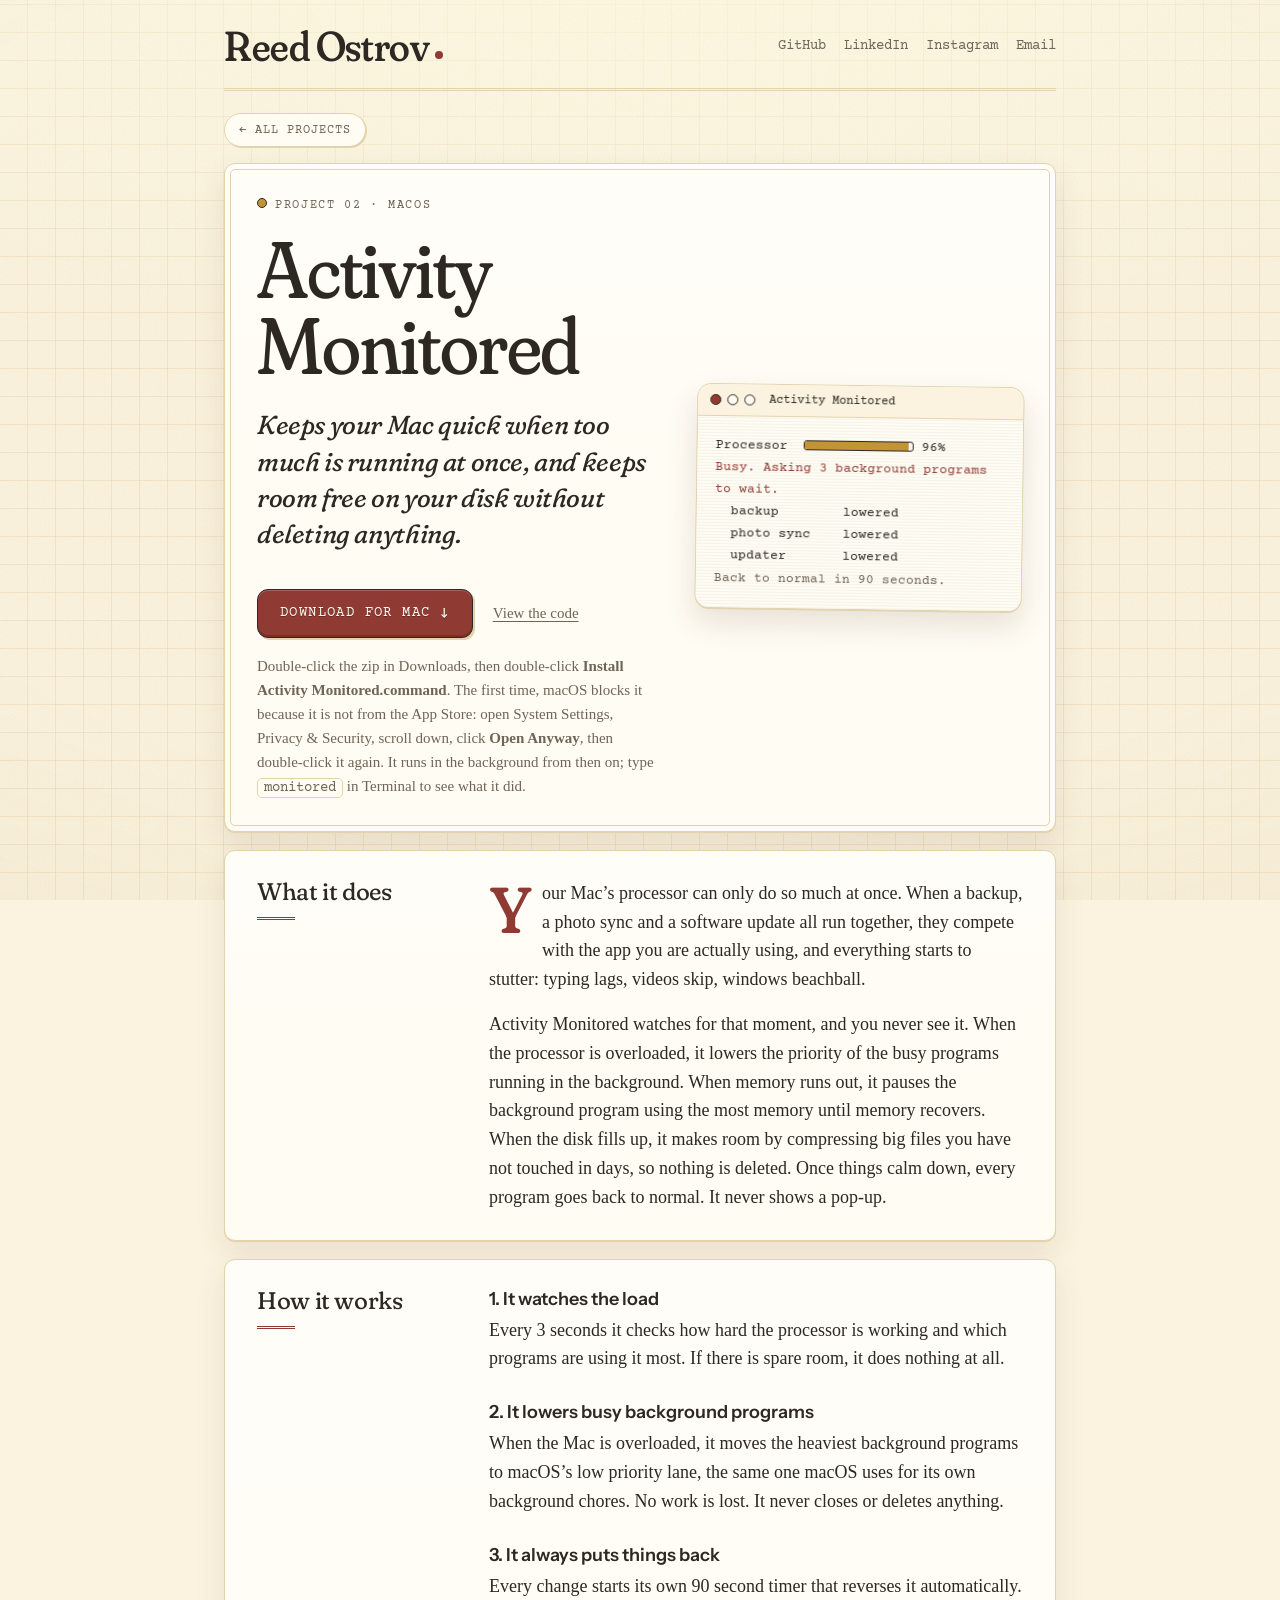
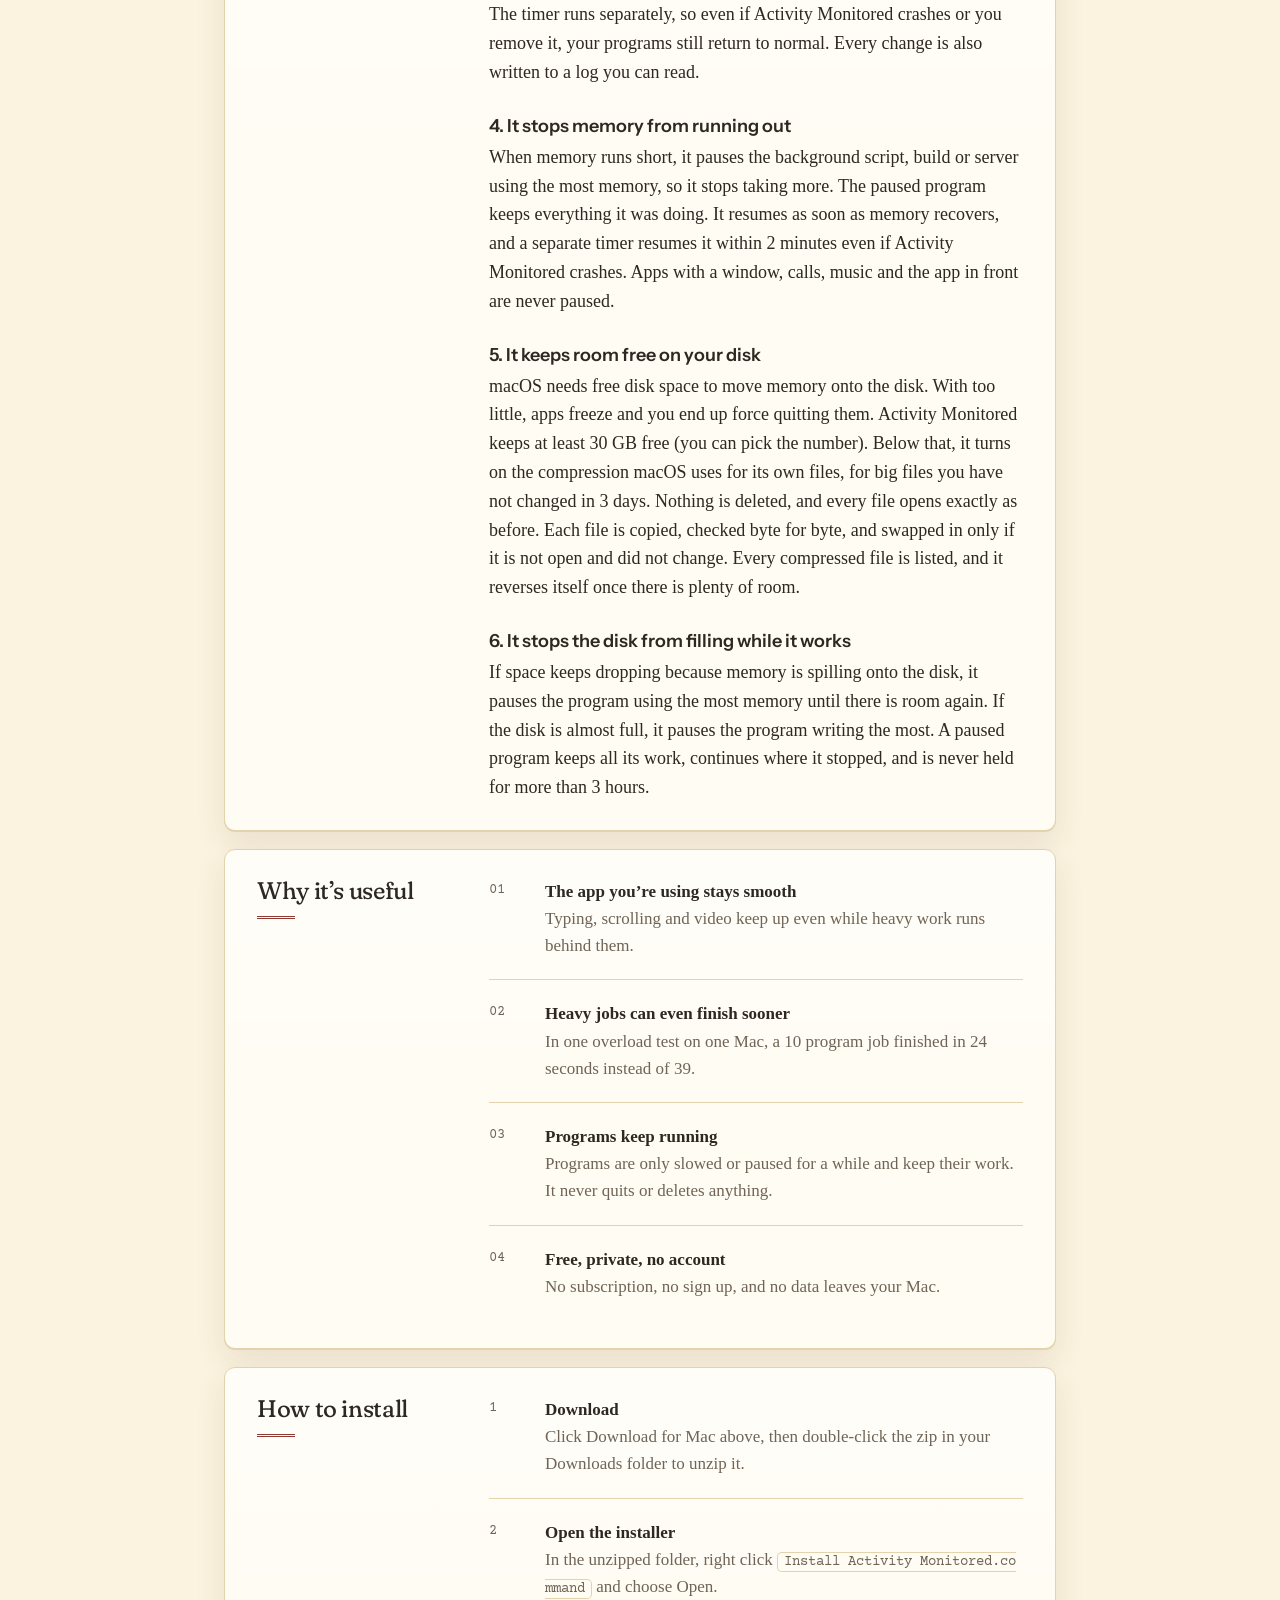
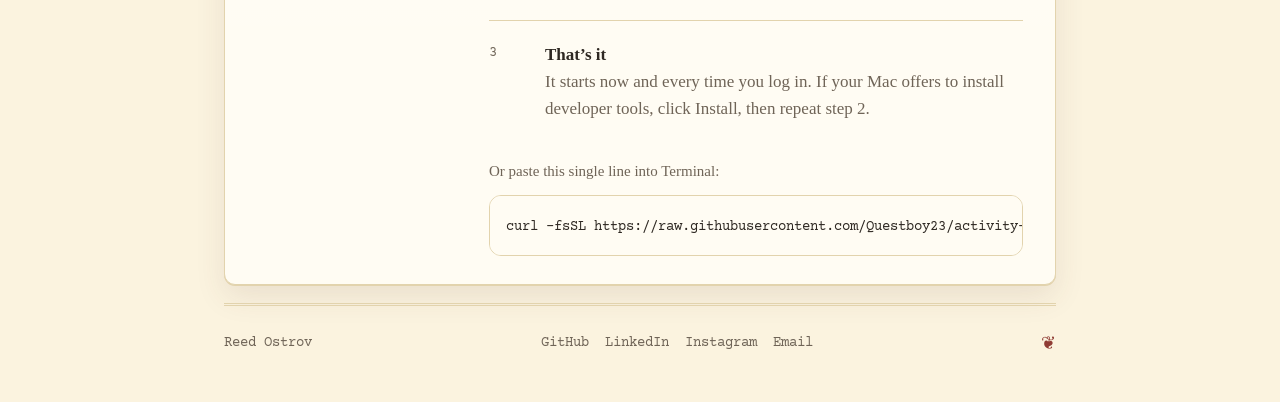
==== activity-monitored/index.html @ 276b2ce8 "Activity Monitored: keeps room free on the disk without deleting anything Co-Authored-By: Claude Opu" ====
<!doctype html><html lang="en"><head><meta charset="utf-8"><link rel="icon" href="/favicon.svg" type="image/svg+xml"><meta name="viewport" content="width=device-width,initial-scale=1"><link rel="preconnect" href="https://fonts.googleapis.com"><link rel="preconnect" href="https://fonts.gstatic.com" crossorigin><link href="https://fonts.googleapis.com/css2?family=Fraunces:opsz,wght,SOFT,WONK@9..144,300..600,0..100,0..1&family=Courier+Prime:ital,wght@0,400;0,700;1,400&family=IBM+Plex+Mono:wght@400;500&family=Instrument+Sans:wght@400;600&display=swap" rel="stylesheet"><link rel="stylesheet" href="/style.css?v=19"><title>Activity Monitored</title><meta name="description" content="Activity Monitored keeps a Mac responsive when it is overloaded, and keeps room free on the disk without deleting anything."></head><body><div class="wrap"><header class="top"><a class="name" href="/">Reed Ostrov</a><nav class="toplinks mono"><a href="https://github.com/Questboy23">GitHub</a><a href="https://www.linkedin.com/in/reedostrov">LinkedIn</a><a href="https://www.instagram.com/reedostrov">Instagram</a><a href="mailto:personguy976@gmail.com">Email</a></nav></header>
<nav class="crumb"><a class="back" href="/"><span aria-hidden="true">&larr;</span> All projects</a></nav>
<section class="p-hero split glass"><div><div class="label"><i class="dot" style="background:var(--mustard)"></i>Project 02 &middot; macOS</div><h1 class="serif" style="margin-top:16px">Activity Monitored</h1><p class="lede serif">Keeps your Mac quick when too much is running at once, and keeps room free on your disk without deleting anything.</p>
<div class="actions"><a class="btn" href="https://github.com/Questboy23/activity-monitored/releases/latest/download/Activity-Monitored.zip">Download for Mac <span aria-hidden="true">&darr;</span></a><a class="link" href="https://github.com/Questboy23/activity-monitored">View the code</a></div><p class="note">Double-click the zip in Downloads, then double-click <b>Install Activity Monitored.command</b>. The first time, macOS blocks it because it is not from the App Store: open System Settings, Privacy &amp; Security, scroll down, click <b>Open Anyway</b>, then double-click it again. It runs in the background from then on; type <code>monitored</code> in Terminal to see what it did.</p></div>
<figure class="win" aria-label="Example of Activity Monitored at work"><div class="bar"><i></i><i></i><i></i><span>Activity Monitored</span></div><pre class="scr">Processor  <span class="meter"><i style="width:96%"></i></span> 96%
<b>Busy. Asking 3 background programs to wait.</b>
  backup        lowered
  photo sync    lowered
  updater       lowered
<span class="dim">Back to normal in 90 seconds.</span></pre></figure></section>

<section class="blk glass"><h3 class="serif">What it does</h3><div class="prose"><p>Your Mac&rsquo;s processor can only do so much at once. When a backup, a photo sync and a software update all run together, they compete with the app you are actually using, and everything starts to stutter: typing lags, videos skip, windows beachball.</p><p>Activity Monitored watches for that moment, and you never see it. When the processor is overloaded, it lowers the priority of the busy programs running in the background. When memory runs out, it pauses the background program using the most memory until memory recovers. When the disk fills up, it makes room by compressing big files you have not touched in days, so nothing is deleted. Once things calm down, every program goes back to normal. It never shows a pop-up.</p></div></section>

<section class="blk glass"><h3 class="serif">How it works</h3><div class="prose feats">
<h4>1. It watches the load</h4><p>Every 3 seconds it checks how hard the processor is working and which programs are using it most. If there is spare room, it does nothing at all.</p>
<h4>2. It lowers busy background programs</h4><p>When the Mac is overloaded, it moves the heaviest background programs to macOS&rsquo;s low priority lane, the same one macOS uses for its own background chores. No work is lost. It never closes or deletes anything.</p>
<h4>3. It always puts things back</h4><p>Every change starts its own 90 second timer that reverses it automatically. The timer runs separately, so even if Activity Monitored crashes or you remove it, your programs still return to normal. Every change is also written to a log you can read.</p>
<h4>4. It stops memory from running out</h4><p>When memory runs short, it pauses the background script, build or server using the most memory, so it stops taking more. The paused program keeps everything it was doing. It resumes as soon as memory recovers, and a separate timer resumes it within 2 minutes even if Activity Monitored crashes. Apps with a window, calls, music and the app in front are never paused.</p>
<h4>5. It keeps room free on your disk</h4><p>macOS needs free disk space to move memory onto the disk. With too little, apps freeze and you end up force quitting them. Activity Monitored keeps at least 30 GB free (you can pick the number). Below that, it turns on the compression macOS uses for its own files, for big files you have not changed in 3 days. Nothing is deleted, and every file opens exactly as before. Each file is copied, checked byte for byte, and swapped in only if it is not open and did not change. Every compressed file is listed, and it reverses itself once there is plenty of room.</p>
<h4>6. It stops the disk from filling while it works</h4><p>If space keeps dropping because memory is spilling onto the disk, it pauses the program using the most memory until there is room again. If the disk is almost full, it pauses the program writing the most. A paused program keeps all its work, continues where it stopped, and is never held for more than 3 hours.</p></div></section>

<section class="blk glass"><h3 class="serif">Why it&rsquo;s useful</h3><ul class="pros">
<li><span class="k">01</span><div><b>The app you&rsquo;re using stays smooth</b><span>Typing, scrolling and video keep up even while heavy work runs behind them.</span></div></li>
<li><span class="k">02</span><div><b>Heavy jobs can even finish sooner</b><span>In one overload test on one Mac, a 10 program job finished in 24 seconds instead of 39.</span></div></li>
<li><span class="k">03</span><div><b>Programs keep running</b><span>Programs are only slowed or paused for a while and keep their work. It never quits or deletes anything.</span></div></li>
<li><span class="k">04</span><div><b>Free, private, no account</b><span>No subscription, no sign up, and no data leaves your Mac.</span></div></li>
</ul></section>

<section class="blk glass"><h3 class="serif">How to install</h3><div><ol class="steps">
<li><span class="k">1</span><div><b>Download</b><span>Click Download for Mac above, then double-click the zip in your Downloads folder to unzip it.</span></div></li>
<li><span class="k">2</span><div><b>Open the installer</b><span>In the unzipped folder, right click <code>Install Activity Monitored.command</code> and choose Open.</span></div></li>
<li><span class="k">3</span><div><b>That&rsquo;s it</b><span>It starts now and every time you log in. If your Mac offers to install developer tools, click Install, then repeat step 2.</span></div></li>
</ol><p class="note">Or paste this single line into Terminal:</p><pre><code>curl -fsSL https://raw.githubusercontent.com/Questboy23/activity-monitored/main/install.sh | bash</code></pre></div></section>
<footer><span>Reed Ostrov</span><nav class="footlinks"><a href="https://github.com/Questboy23">GitHub</a><a href="https://www.linkedin.com/in/reedostrov">LinkedIn</a><a href="https://www.instagram.com/reedostrov">Instagram</a><a href="mailto:personguy976@gmail.com">Email</a></nav></footer></div></body></html>
---- style.css ----
:root{--bg:#f2e9d8;--ink:#2a2118;--mute:#75685a;--line:#d8cbb3;--card:#fbf5ea;--accent:#c4512b;--sea:#2f6f62;--mustard:#d39a2c;--hl:#f6d77a;--max:960px}
@media (prefers-color-scheme:dark){:root{--bg:#1c1814;--ink:#efe5d3;--mute:#a8998a;--line:#3a3129;--card:#25201a;--accent:#e57a52;--sea:#5fa898;--mustard:#e3b04f;--hl:#6b5221}}
*{box-sizing:border-box;margin:0}
html{-webkit-text-size-adjust:100%}
body{background:var(--bg);color:var(--ink);font:400 17px/1.6 "Instrument Sans",system-ui,sans-serif;-webkit-font-smoothing:antialiased;position:relative;min-height:100vh}
body::before{content:"";position:fixed;inset:0;pointer-events:none;opacity:.28;z-index:0;background-image:url("data:image/svg+xml,%3Csvg xmlns='http://www.w3.org/2000/svg' width='180' height='180'%3E%3Cfilter id='n'%3E%3CfeTurbulence type='fractalNoise' baseFrequency='.85' numOctaves='3' stitchTiles='stitch'/%3E%3CfeColorMatrix values='0 0 0 0 .3 0 0 0 0 .22 0 0 0 0 .12 0 0 0 .5 0'/%3E%3C/filter%3E%3Crect width='100%25' height='100%25' filter='url(%23n)'/%3E%3C/svg%3E")}
.wrap{position:relative;z-index:1;max-width:var(--max);margin:0 auto;padding:0 24px}
a{color:inherit}
.serif{font-family:"Fraunces",Georgia,serif;font-variation-settings:"SOFT" 100,"WONK" 1;font-weight:420;letter-spacing:-.015em}
.mono,.label{font-family:"Courier Prime","IBM Plex Mono",ui-monospace,monospace}
.mute{color:var(--mute)}
header.top{display:flex;justify-content:space-between;align-items:center;padding:26px 0;border-bottom:1.5px dashed var(--line);font-size:15px}
header.top a{text-decoration:none}
.name{font-family:"Fraunces",Georgia,serif;font-variation-settings:"SOFT" 100,"WONK" 1;font-size:22px;font-weight:500;letter-spacing:-.01em}
.name::after{content:"";display:inline-block;width:8px;height:8px;border-radius:50%;background:var(--accent);margin-left:6px;vertical-align:2px}
header.top .mute:hover{color:var(--ink)}
.intro{padding:52px 0 36px}
.intro p{font-size:20px;max-width:40ch;color:var(--ink)}
mark{background:linear-gradient(transparent 55%,var(--hl) 55%,var(--hl) 90%,transparent 90%);color:inherit;padding:0 2px}
.label{font-size:12px;font-weight:500;text-transform:uppercase;letter-spacing:.14em;color:var(--mute)}
h1.label{font-weight:500}
.projects{margin-bottom:88px}
.projects .label{padding:0 0 18px}
.row{display:grid;grid-template-columns:64px 1fr auto;gap:22px;align-items:center;padding:34px 30px;margin-bottom:22px;text-decoration:none;background:var(--card);border:1.5px solid var(--ink);border-radius:16px;box-shadow:4px 4px 0 var(--ink);position:relative;transition:transform .25s cubic-bezier(.2,.7,.2,1),box-shadow .25s cubic-bezier(.2,.7,.2,1)}
.row::before{content:"";position:absolute;left:-1.5px;top:22px;bottom:22px;width:6px;border-radius:0 6px 6px 0;background:var(--c,var(--accent))}
.row .n{width:46px;height:46px;border-radius:50%;display:grid;place-items:center;font:500 14px "Courier Prime","IBM Plex Mono",monospace;border:1.5px solid var(--ink);background:var(--c,var(--accent));color:var(--card)}
.row h2{font-size:clamp(36px,6vw,64px);line-height:1}
.row p{margin-top:10px;color:var(--mute);max-width:46ch}
.row .go{font-size:26px;transition:transform .25s}
.row:hover{transform:translate(-2px,-2px);box-shadow:6px 6px 0 var(--ink)}
.row:hover .go{transform:translateX(6px);color:var(--c,var(--accent))}
.row:active{transform:translate(2px,2px);box-shadow:2px 2px 0 var(--ink)}
.row:focus-visible{outline:2px solid var(--accent);outline-offset:4px}
.tag{display:inline-block;margin-left:10px;vertical-align:middle;font:500 11px "Courier Prime","IBM Plex Mono",monospace;letter-spacing:.08em;text-transform:uppercase;padding:3px 8px;border:1.5px solid var(--ink);border-radius:999px;background:var(--hl);color:var(--ink);transform:rotate(-4deg)}
footer{border-top:1.5px dashed var(--line);padding:26px 0 48px;font-size:14px;color:var(--mute);display:flex;justify-content:space-between;gap:16px;flex-wrap:wrap;font-family:"Courier Prime","IBM Plex Mono",monospace}
/* project page */
.back{display:inline-block;margin-top:36px;font:14px "Courier Prime","IBM Plex Mono",monospace;text-decoration:none;color:var(--mute)}.back:hover{color:var(--ink)}
.dot{display:inline-block;width:10px;height:10px;border-radius:50%;margin-right:8px;vertical-align:0;border:1.5px solid var(--ink)}
.p-hero{padding:44px 0 60px;border-bottom:1.5px dashed var(--line)}
.p-hero h1{font-size:clamp(52px,10vw,112px);line-height:.95}
.p-hero .lede{margin-top:24px;font-size:clamp(20px,2.4vw,26px);line-height:1.4;max-width:30ch}
.actions{margin-top:36px;display:flex;gap:20px;align-items:center;flex-wrap:wrap}
.btn{display:inline-flex;align-items:center;gap:10px;background:var(--accent);color:#fff8ee;padding:15px 26px;border:1.5px solid var(--ink);border-radius:999px;box-shadow:3px 3px 0 var(--ink);text-decoration:none;font-weight:600;font-size:16px;transition:transform .2s,box-shadow .2s}
.btn:hover{transform:translate(-2px,-2px);box-shadow:5px 5px 0 var(--ink)}
.btn:active{transform:translate(2px,2px);box-shadow:1px 1px 0 var(--ink)}
.link{font-size:15px;color:var(--mute)}
section.blk{display:grid;grid-template-columns:220px 1fr;gap:32px;padding:60px 0;border-bottom:1.5px dashed var(--line)}
section.blk h3{font-size:30px;line-height:1.1}
.prose{max-width:60ch;font-size:18px}.prose p+p{margin-top:16px}
ol.steps,ul.pros{list-style:none;padding:0}
ul.pros li,ol.steps li{padding:20px 0;border-top:1.5px dashed var(--line);display:grid;grid-template-columns:44px 1fr;gap:12px}
ul.pros li:first-child,ol.steps li:first-child{border-top:0;padding-top:0}
ul.pros b,ol.steps b{display:block;font-weight:600}
ul.pros span,ol.steps span{color:var(--mute)}
.k{font:500 13px "Courier Prime","IBM Plex Mono",monospace;color:var(--accent);padding-top:4px}
code{font:14px/1.5 "Courier Prime","IBM Plex Mono",ui-monospace,monospace;background:var(--card);border:1px solid var(--line);padding:1px 6px;border-radius:5px;word-break:break-all}
pre{margin-top:12px;background:var(--card);border:1.5px solid var(--ink);border-radius:12px;padding:16px;overflow-x:auto;box-shadow:3px 3px 0 var(--ink)}
pre code{background:none;border:0;padding:0;word-break:normal}
.note{margin-top:16px;font-size:15px;color:var(--mute)}
@media (max-width:720px){.wrap{padding:0 16px}.intro{padding:40px 0 28px}.row{grid-template-columns:1fr auto;padding:26px 22px;gap:14px}.row .n{grid-column:1/-1;width:38px;height:38px}section.blk{grid-template-columns:1fr;gap:14px;padding:44px 0}.tag{margin-left:0;margin-top:8px}}
@media (prefers-reduced-motion:reduce){*{transition:none!important}}
.hello{font-size:clamp(30px,4vw,40px);margin-bottom:10px}
.chips{list-style:none;padding:0;margin-top:16px;display:flex;flex-wrap:wrap;gap:8px}
.chips li{font:500 12px "Courier Prime","IBM Plex Mono",monospace;padding:4px 10px;border:1.5px dashed var(--line);border-radius:999px;color:var(--mute)}
.split{display:grid;grid-template-columns:1.1fr .9fr;gap:40px;align-items:center}
.win{margin:0;background:var(--card);border:1.5px solid var(--ink);border-radius:14px;box-shadow:5px 5px 0 var(--ink);overflow:hidden;transform:rotate(1.2deg)}
.win .bar{display:flex;align-items:center;gap:6px;padding:9px 12px;border-bottom:1.5px solid var(--ink);background:var(--hl)}
.win .bar i{width:11px;height:11px;border-radius:50%;border:1.5px solid var(--ink);background:var(--card)}
.win .bar i:first-child{background:var(--accent)}
.win .bar span{margin-left:8px;font:500 12px "Courier Prime","IBM Plex Mono",monospace}
.win pre.scr{margin:0;border:0;box-shadow:none;border-radius:0;font:13px/1.7 "Courier Prime","IBM Plex Mono",monospace;white-space:pre-wrap;padding:18px}
.scr b{color:var(--accent);font-weight:500}.scr .dim{color:var(--mute)}
.meter{display:inline-block;width:110px;height:10px;border:1.5px solid var(--ink);border-radius:3px;vertical-align:-1px;overflow:hidden}.meter i{display:block;height:100%;background:var(--mustard)}
.feats h4{font:600 18px "Instrument Sans",sans-serif;margin-top:28px}.feats h4:first-child{margin-top:0}.feats p{margin-top:6px}
@media (max-width:820px){.split{grid-template-columns:1fr}.win{transform:none}}
section.blk>*,.split>*{min-width:0}
/* Ideas from freakysite: graph paper, light wash, card sheen, muted vintage inks, book serif body. */
:root{--bg:#fbf3df;--ink:#2e2822;--mute:#6f6457;--line:#e2d3ad;--card:#fffcf3;--accent:#8f3b34;--sea:#5f7548;--mustard:#c39435;--hatch:rgba(214,186,120,.24);--sheen:rgba(255,255,255,.45);--wash:rgba(255,251,228,.8);--body:"Iowan Old Style","Palatino Linotype",Palatino,Georgia,serif;--max:880px}
@media (prefers-color-scheme:dark){:root{--bg:#44362a;--ink:#fdf2e0;--mute:#e0cbaa;--line:#76604a;--card:#514132;--accent:#f28a4c;--sea:#a6c98e;--mustard:#f2c35e;--hl:#9a5a2a;--hatch:rgba(255,190,130,.07);--sheen:transparent;--wash:transparent}}
body{font-family:var(--body);font-size:17px;min-height:100vh;min-height:100svh;display:flex;flex-direction:column;background-color:var(--bg);background-image:radial-gradient(ellipse 130% 70% at 50% -5%,var(--wash),transparent 62%),repeating-linear-gradient(0deg,transparent 0 27px,var(--hatch) 27px 28px),repeating-linear-gradient(90deg,transparent 0 27px,var(--hatch) 27px 28px);background-attachment:fixed}
body::before{mix-blend-mode:multiply;opacity:.1}
@media (prefers-color-scheme:dark){body::before{mix-blend-mode:overlay;opacity:.06}}
.wrap{flex:1;display:flex;flex-direction:column;width:100%}
.glass{background-color:var(--card);background-image:linear-gradient(180deg,var(--sheen),transparent 55%);border:1px solid var(--line);border-radius:11px;box-shadow:0 1px 0 var(--line),0 12px 30px rgba(90,60,45,.10)}
/* home: both projects in view */
main.home{flex:1;display:flex;flex-direction:column;justify-content:center;padding:16px 0 44px}
main.home h1.label{margin:0 0 14px 2px}
.grid{display:grid;grid-template-columns:1fr 1fr;gap:20px}
.card{display:flex;flex-direction:column;align-items:flex-start;gap:8px;padding:24px;text-decoration:none;transition:transform .25s cubic-bezier(.2,.7,.2,1),box-shadow .25s}
.card:hover{transform:translateY(-3px);box-shadow:0 1px 0 var(--line),0 18px 36px rgba(90,60,45,.16)}
.card:focus-visible{outline:2px solid var(--accent);outline-offset:4px}
.card h2{font:420 30px/1.05 "Fraunces",Georgia,serif;font-variation-settings:"SOFT" 100,"WONK" 1;letter-spacing:-.015em;margin-top:8px}
.card p{color:var(--mute);font-size:16px;line-height:1.45}
.icon{width:52px;height:52px;border-radius:50%;display:grid;place-items:center;border:1px solid var(--ink);box-shadow:2px 2px 0 var(--line)}
.icon svg{width:26px;height:26px}
.icon.lev{background:var(--sea)}.icon.am{background:var(--mustard)}
.pill{margin-top:auto;padding-top:10px;font:500 12px "Courier Prime","IBM Plex Mono",monospace;letter-spacing:.1em;text-transform:uppercase;color:var(--accent)}
.card:hover .pill{text-decoration:underline;text-underline-offset:3px}
/* project pages: sections as printed cards */
.p-hero{padding:32px;margin-bottom:18px;border-bottom:1px solid var(--line)}
.p-hero h1{font-size:clamp(44px,7vw,80px)}
section.blk{padding:28px 32px;margin-bottom:18px;grid-template-columns:200px 1fr;border-bottom:1px solid var(--line)}
section.blk h3{font-size:24px}
.btn{background:var(--accent);border:1px solid var(--ink);border-radius:11px;box-shadow:2px 2px 0 var(--line);font:500 13px "Courier Prime","IBM Plex Mono",monospace;letter-spacing:.1em;text-transform:uppercase;padding:14px 22px}
.btn:hover{box-shadow:3px 3px 0 var(--line)}
.win{transform:rotate(.8deg);box-shadow:0 1px 0 var(--line),0 14px 30px rgba(90,60,45,.14);border-color:var(--line)}
.win .bar{background:var(--bg);border-bottom-color:var(--line)}
pre{box-shadow:none;border-color:var(--line)}
ul.pros li,ol.steps li{border-top-style:solid}
@media (max-width:720px){.grid{grid-template-columns:1fr;gap:14px}.card{padding:20px}.p-hero{padding:24px 20px}section.blk{padding:22px 20px;grid-template-columns:1fr}}
/* back link + download button fix */
.crumb{margin:22px 0 16px}
.back{display:inline-flex;align-items:center;gap:8px;margin:0;padding:8px 14px;background:var(--card);border:1px solid var(--line);border-radius:999px;font:500 12px "Courier Prime","IBM Plex Mono",monospace;letter-spacing:.08em;text-transform:uppercase;color:var(--mute);text-decoration:none;box-shadow:1px 1px 0 var(--line);transition:color .15s,border-color .15s}
.back:hover{color:var(--ink);border-color:var(--ink)}
.back span{transition:transform .15s}.back:hover span{transform:translateX(-3px)}
.btn,.btn:hover,.btn:active{transform:none}
.btn{cursor:pointer;transition:background .15s,box-shadow .15s}
.btn:hover{background:#7a302a;box-shadow:3px 3px 0 var(--line)}
.btn:active{box-shadow:0 0 0 var(--line)}
.btn:focus-visible,.back:focus-visible{outline:2px solid var(--mustard);outline-offset:3px}
.actions{align-items:center}.size{font:12px "Courier Prime","IBM Plex Mono",monospace;color:var(--mute);margin-left:-8px}
/* v9 retro print layer: masthead rules, catalog cards, fleurons, letterpress, vignette. Ideas from tufte-css (oldstyle figures, small caps) and Courier Prime. */
:root{--fleuron:"\2766";--vig:rgba(150,110,30,.05);--emb:rgba(255,255,255,.55)}
@media (prefers-color-scheme:dark){:root{--vig:rgba(20,10,0,.16);--emb:rgba(0,0,0,.3)}}
body{font-variant-numeric:oldstyle-nums proportional-nums;font-kerning:normal}
body::after{content:"";position:fixed;inset:0;pointer-events:none;z-index:0;background:radial-gradient(ellipse 120% 90% at 50% 40%,transparent 55%,var(--vig))}
::selection{background:var(--mustard);color:#2a2118}
.mono,.label,code,pre,.pill,.back,.btn,footer{font-variant-numeric:lining-nums}
/* masthead */
header.top{border-bottom:3px double var(--line);padding:24px 0 20px;gap:16px}
.name{font-size:25px;font-variation-settings:"SOFT" 100,"WONK" 1,"opsz" 144;text-shadow:0 1px 0 var(--emb)}
.motto{font:italic 15px var(--body);color:var(--mute);letter-spacing:.01em;margin-right:auto;padding-left:14px;border-left:1px solid var(--line)}
/* section label with printer's ornament */
main.home h1.label{display:flex;align-items:center;gap:12px;margin:0 0 18px}
main.home h1.label::before{content:var(--fleuron);font:18px Georgia,serif;letter-spacing:0;color:var(--accent);text-transform:none}
main.home h1.label::after{content:"";flex:1;border-top:1px solid var(--line);box-shadow:0 2px 0 -1px var(--line);height:3px}
/* catalog cards */
.grid{counter-reset:card;gap:24px}
.card{position:relative;counter-increment:card;outline:1px solid var(--line);outline-offset:-7px;padding:28px 28px 26px;rotate:-.35deg;transition:transform .3s cubic-bezier(.2,.7,.2,1),box-shadow .3s,rotate .3s}
.card:nth-child(even){rotate:.4deg}
.card:hover{rotate:0deg}
.card::after{content:"No. " counter(card,decimal-leading-zero);position:absolute;top:18px;right:22px;font:13px "Courier Prime","IBM Plex Mono",monospace;color:var(--mute);letter-spacing:.06em}
.card h2{font-size:32px;text-shadow:0 1px 0 var(--emb)}
.card p{font-style:italic}
.icon{box-shadow:3px 3px 0 color-mix(in srgb,var(--accent) 45%,transparent);border-color:var(--ink)}
.card:hover .icon{box-shadow:4px 4px 0 color-mix(in srgb,var(--accent) 60%,transparent)}
.pill{font-size:13px;letter-spacing:.12em}
/* project pages */
.p-hero{outline:1px solid var(--line);outline-offset:-7px}
.p-hero h1{text-shadow:0 1px 0 var(--emb);font-variation-settings:"SOFT" 100,"WONK" 1,"opsz" 144}
.lede{font-style:italic}
section.blk h3::after{content:"";display:block;width:38px;border-top:3px double var(--accent);margin-top:12px}
.p-hero+section.blk .prose>p:first-child::first-letter{float:left;font:500 3.6em/.82 "Fraunces",Georgia,serif;font-variation-settings:"SOFT" 100,"WONK" 1;padding:5px 9px 0 0;color:var(--accent)}
.btn{box-shadow:inset 0 1px 0 rgba(255,255,255,.2),inset 0 -2px 0 rgba(0,0,0,.18),2px 2px 0 var(--line);text-shadow:0 1px 0 rgba(0,0,0,.28);font-size:14px}
.btn:hover{box-shadow:inset 0 1px 0 rgba(255,255,255,.2),inset 0 -2px 0 rgba(0,0,0,.18),3px 3px 0 var(--line)}
.btn:active{box-shadow:inset 0 2px 3px rgba(0,0,0,.3)}
.win pre.scr{background-image:repeating-linear-gradient(0deg,rgba(0,0,0,.04) 0 1px,transparent 1px 3px)}

.k{font-size:14px}
.prose a,.note a,.link{text-decoration-thickness:1px;text-underline-offset:3px}
/* colophon */
footer{border-top:3px double var(--line);align-items:center}
footer::before{content:var(--fleuron);order:1;font:18px Georgia,serif;color:var(--accent)}
footer>span:last-child{order:2}
/* gentle settle-in on load */
@keyframes settle{from{opacity:0;translate:0 8px}to{opacity:1;translate:0 0}}
main>*,main .card{animation:settle .6s cubic-bezier(.2,.7,.2,1) both}
main .card:nth-child(2){animation-delay:.08s}main .card:nth-child(3){animation-delay:.16s}main .card:nth-child(4){animation-delay:.24s}
@media (max-width:720px){.motto{display:none}.card{rotate:0deg}.card::after{top:16px;right:18px}footer{justify-content:center;text-align:center}footer::before{order:0;width:100%}}
@media (prefers-reduced-motion:reduce){*{animation:none!important}}
.card.stub{counter-increment:none;background:none;box-shadow:none;border:1.5px dashed var(--line);outline:0;justify-content:center;align-items:center;color:var(--mute);font-size:20px;font-style:italic;rotate:.6deg;min-height:120px}
.card.stub::after{content:none}
.grid>.card.stub:nth-child(even){display:flex}.grid>.card.stub:nth-child(odd){display:none}
@media (max-width:720px){.grid>.card.stub:nth-child(even){display:none}}
/* v16: bigger name, links, no motto */
.top .name{font-size:42px;line-height:1.05}
.toplinks{display:flex;gap:18px;font-size:14px}.toplinks a,.footlinks a{color:var(--mute)}.toplinks a:hover,.footlinks a:hover{color:var(--accent)}
.footlinks{display:flex;gap:16px;flex-wrap:wrap}.footlinks a{text-decoration:none}
.links{list-style:none;padding:0;display:grid;grid-template-columns:repeat(auto-fill,minmax(180px,1fr));gap:14px}
.links a{display:flex;flex-direction:column;gap:4px;padding:16px 18px;background:var(--card);border:1.5px solid var(--line);border-radius:6px;text-decoration:none;color:var(--ink);transition:border-color .15s,translate .15s}
.links a:hover{border-color:var(--accent);translate:0 -2px}
.links b{font-family:"Fraunces",Georgia,serif;font-size:19px;font-weight:500}
.links span{font:13px "Courier Prime",monospace;color:var(--mute);overflow-wrap:anywhere}
@media (max-width:720px){.top{flex-wrap:wrap}.top .name{font-size:34px}.toplinks{width:100%;gap:14px}}

/* v19: link cards same height, no mid-word breaks */
.links li{display:flex}.links a{flex:1}.links span{overflow-wrap:normal}
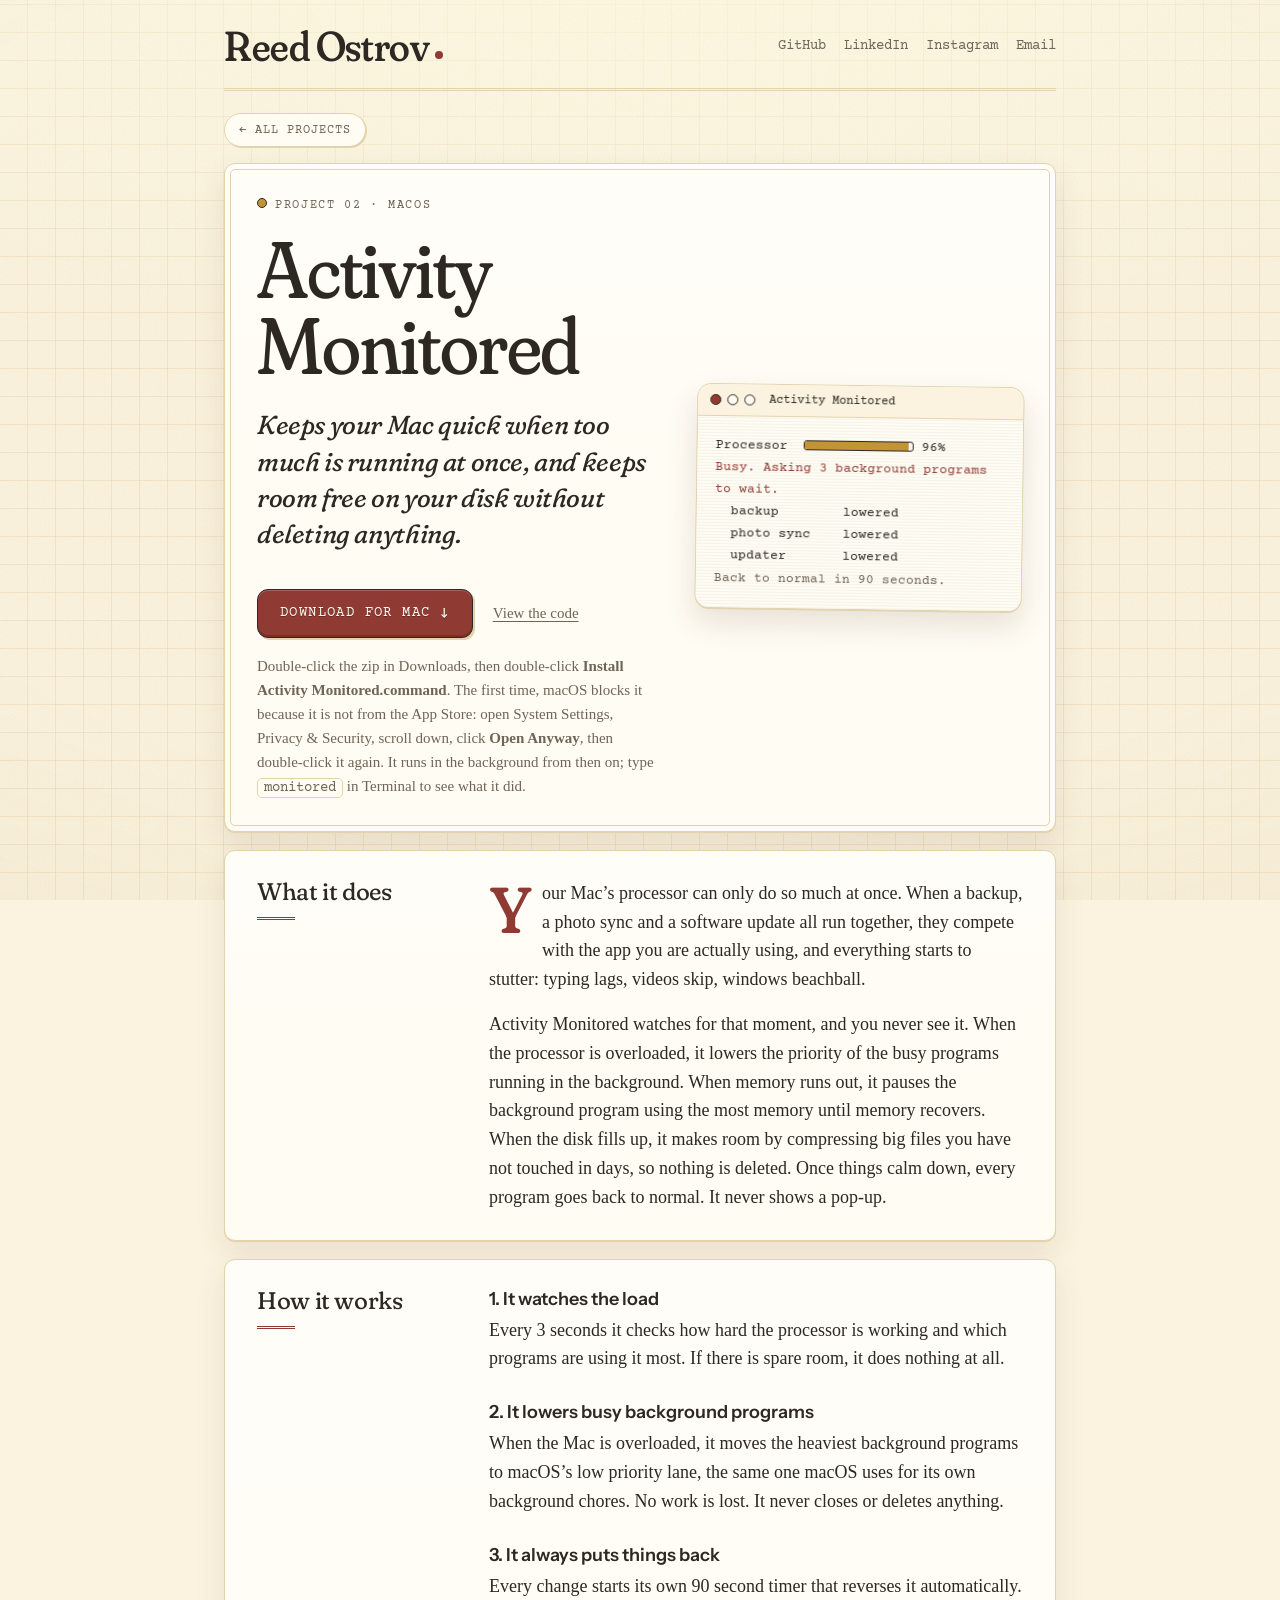
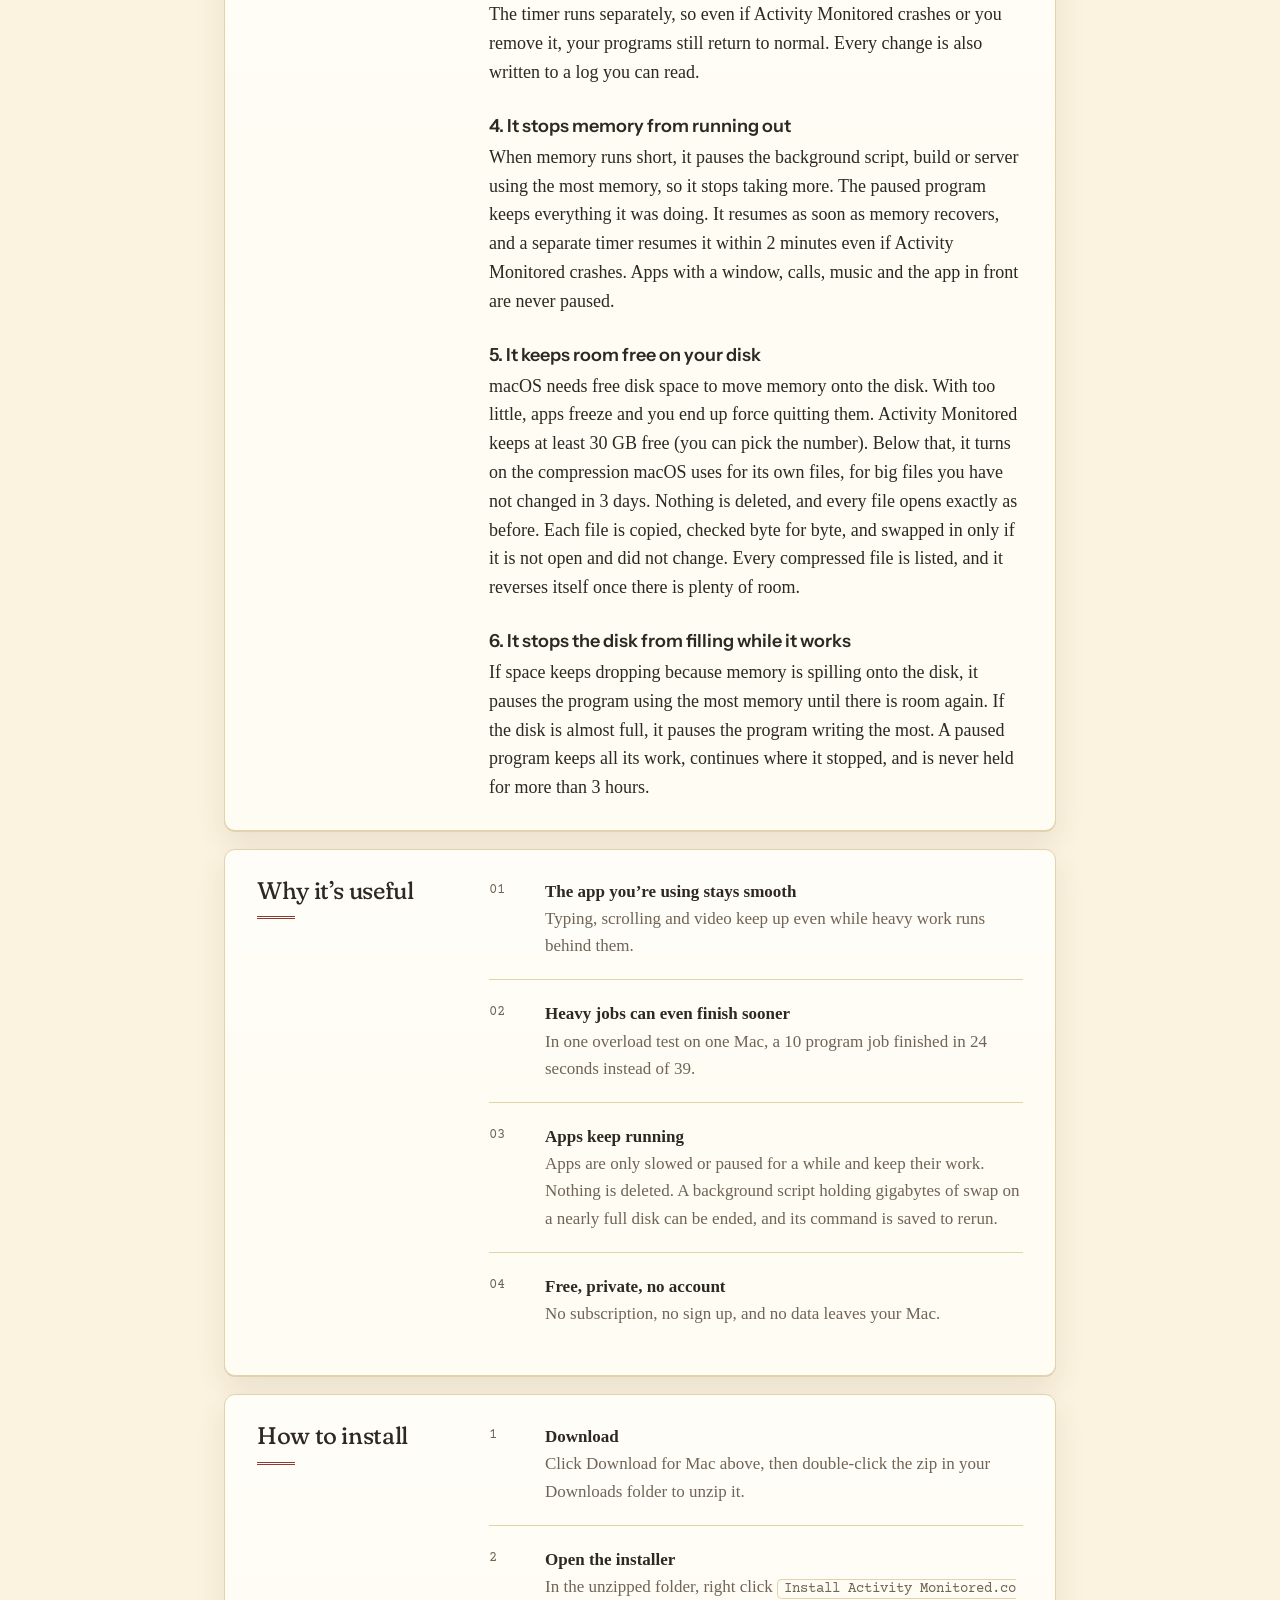
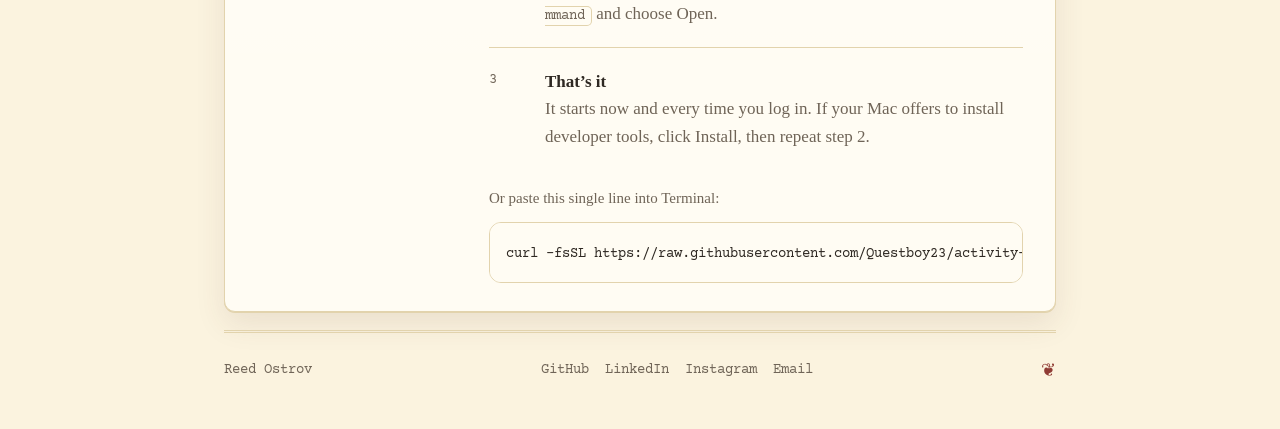
==== commit 8ca9e016: "Activity Monitored page: rebuild with the script-ending note Co-Authored-By: Claude Opus 5.5 <norepl" ====
--- a/activity-monitored/index.html
+++ b/activity-monitored/index.html
@@ -22,7 +22,7 @@
 <section class="blk glass"><h3 class="serif">Why it&rsquo;s useful</h3><ul class="pros">
 <li><span class="k">01</span><div><b>The app you&rsquo;re using stays smooth</b><span>Typing, scrolling and video keep up even while heavy work runs behind them.</span></div></li>
 <li><span class="k">02</span><div><b>Heavy jobs can even finish sooner</b><span>In one overload test on one Mac, a 10 program job finished in 24 seconds instead of 39.</span></div></li>
-<li><span class="k">03</span><div><b>Programs keep running</b><span>Programs are only slowed or paused for a while and keep their work. It never quits or deletes anything.</span></div></li>
+<li><span class="k">03</span><div><b>Apps keep running</b><span>Apps are only slowed or paused for a while and keep their work. Nothing is deleted. A background script holding gigabytes of swap on a nearly full disk can be ended, and its command is saved to rerun.</span></div></li>
 <li><span class="k">04</span><div><b>Free, private, no account</b><span>No subscription, no sign up, and no data leaves your Mac.</span></div></li>
 </ul></section>
 
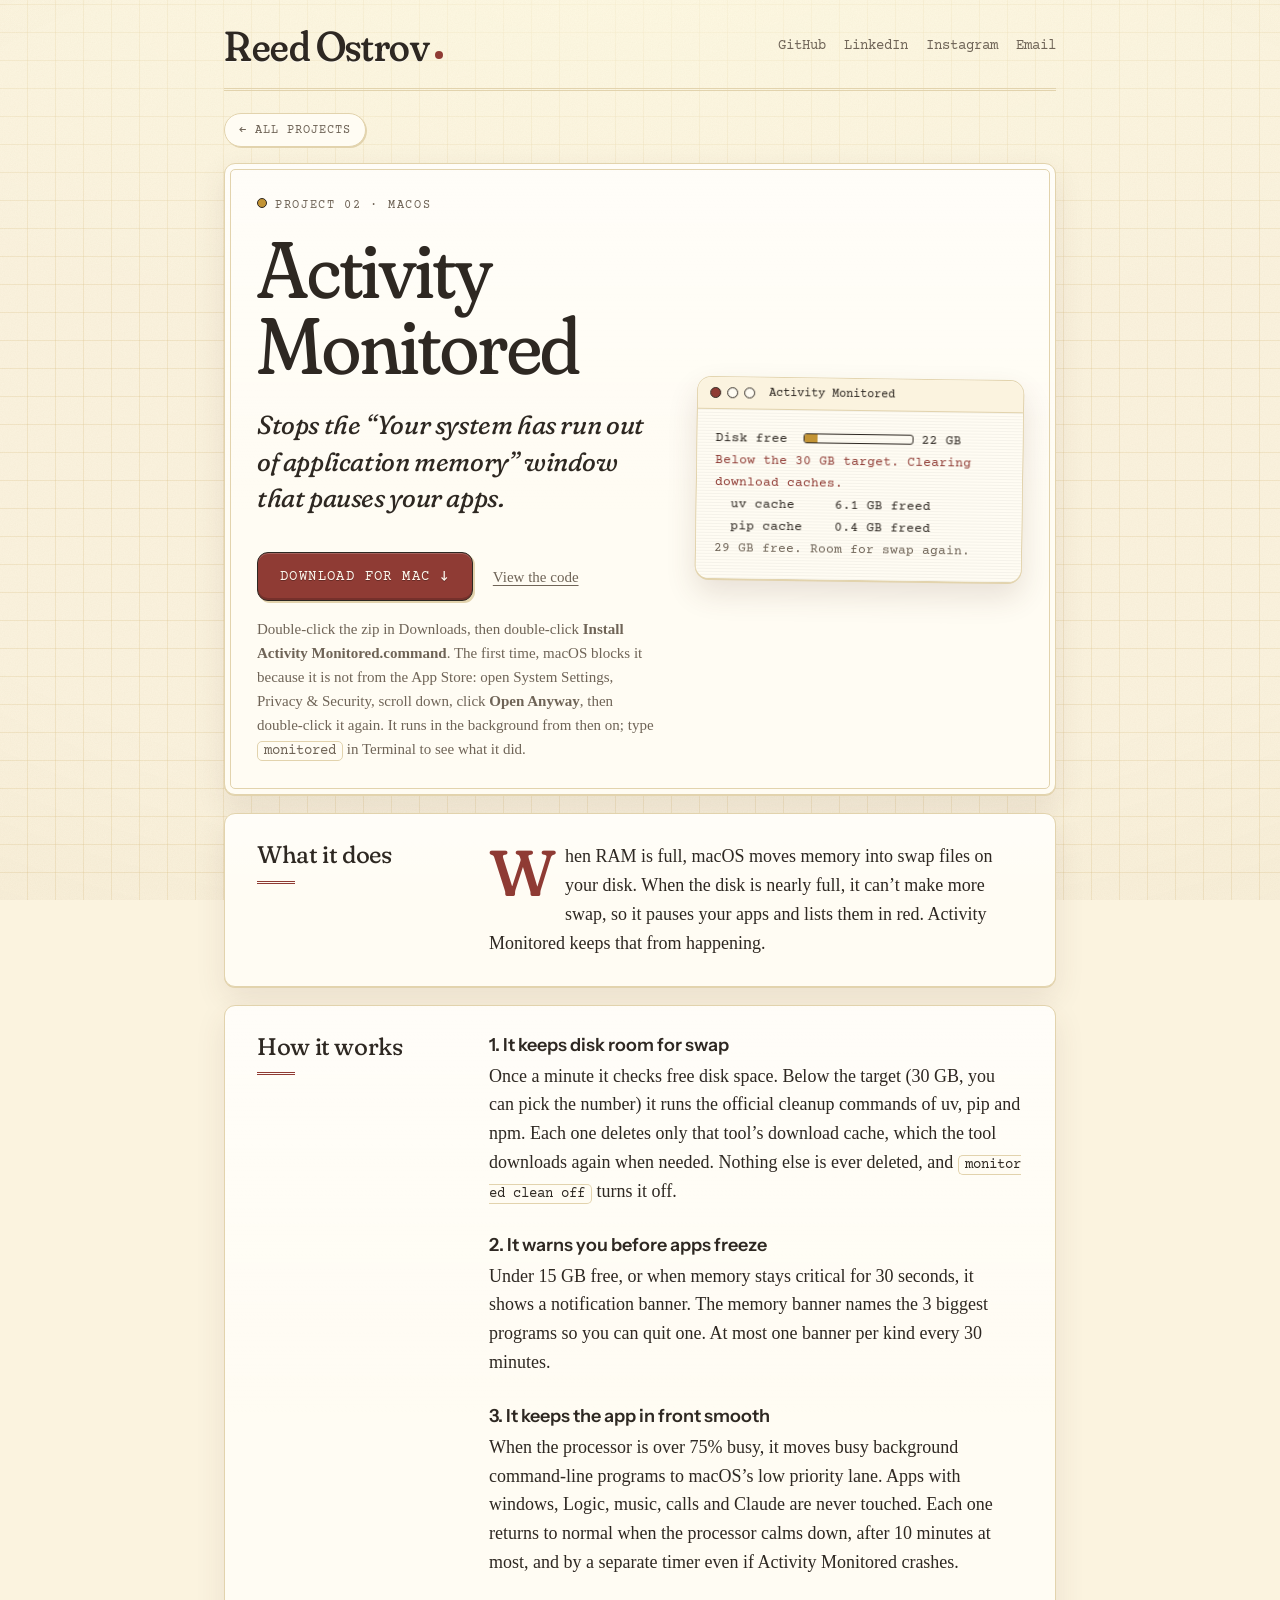
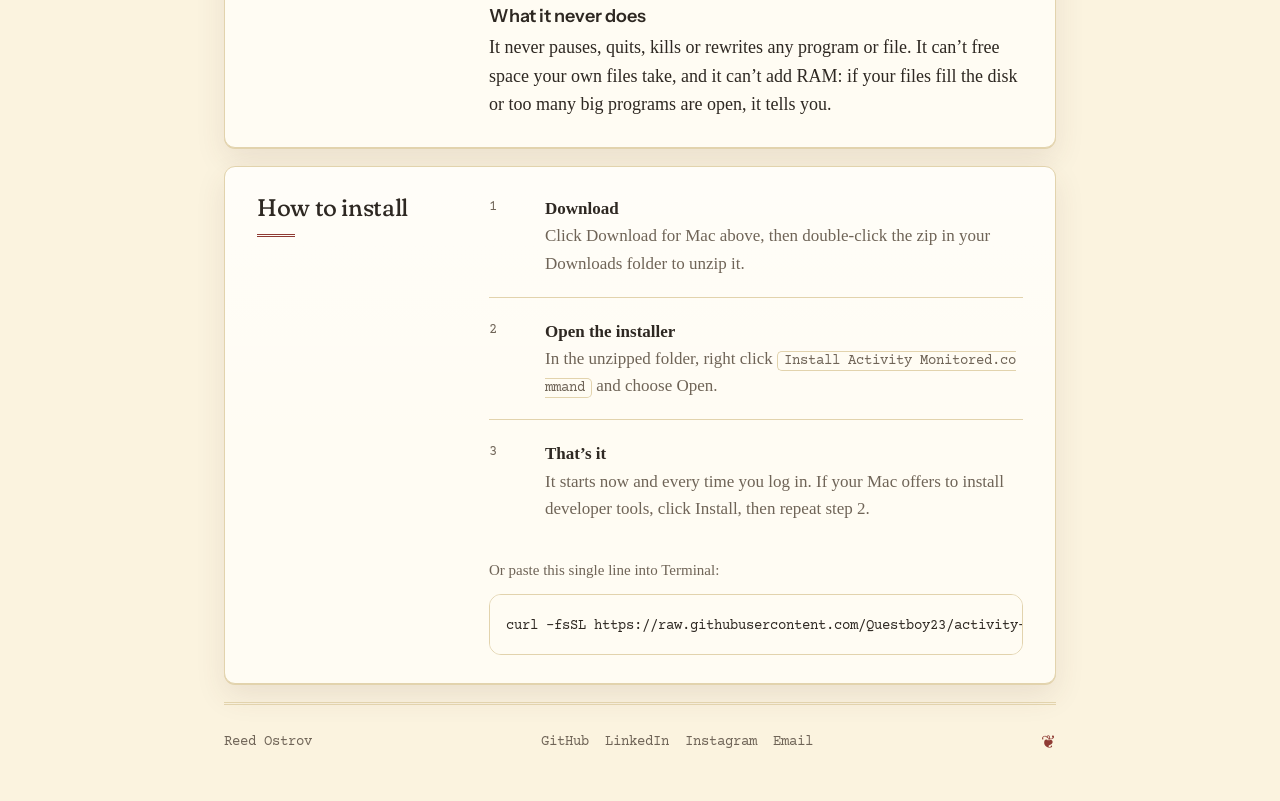
==== commit 9622d7d7: "Pages match Leviathan 4.0 and Activity Monitored 1.0; Voice Computer Agent test count Co-Authored-By" ====
--- a/activity-monitored/index.html
+++ b/activity-monitored/index.html
@@ -1,30 +1,20 @@
-<!doctype html><html lang="en"><head><meta charset="utf-8"><link rel="icon" href="/favicon.svg" type="image/svg+xml"><meta name="viewport" content="width=device-width,initial-scale=1"><link rel="preconnect" href="https://fonts.googleapis.com"><link rel="preconnect" href="https://fonts.gstatic.com" crossorigin><link href="https://fonts.googleapis.com/css2?family=Fraunces:opsz,wght,SOFT,WONK@9..144,300..600,0..100,0..1&family=Courier+Prime:ital,wght@0,400;0,700;1,400&family=IBM+Plex+Mono:wght@400;500&family=Instrument+Sans:wght@400;600&display=swap" rel="stylesheet"><link rel="stylesheet" href="/style.css?v=19"><title>Activity Monitored</title><meta name="description" content="Activity Monitored keeps a Mac responsive when it is overloaded, and keeps room free on the disk without deleting anything."></head><body><div class="wrap"><header class="top"><a class="name" href="/">Reed Ostrov</a><nav class="toplinks mono"><a href="https://github.com/Questboy23">GitHub</a><a href="https://www.linkedin.com/in/reedostrov">LinkedIn</a><a href="https://www.instagram.com/reedostrov">Instagram</a><a href="mailto:personguy976@gmail.com">Email</a></nav></header>
+<!doctype html><html lang="en"><head><meta charset="utf-8"><meta name="robots" content="noindex, nofollow, noarchive"><link rel="icon" href="/favicon.svg" type="image/svg+xml"><meta name="viewport" content="width=device-width,initial-scale=1"><link rel="preconnect" href="https://fonts.googleapis.com"><link rel="preconnect" href="https://fonts.gstatic.com" crossorigin><link href="https://fonts.googleapis.com/css2?family=Fraunces:opsz,wght,SOFT,WONK@9..144,300..600,0..100,0..1&family=Courier+Prime:ital,wght@0,400;0,700;1,400&family=IBM+Plex+Mono:wght@400;500&family=Instrument+Sans:wght@400;600&display=swap" rel="stylesheet"><link rel="stylesheet" href="/style.css?v=19"><title>Activity Monitored</title><meta name="description" content="Activity Monitored stops the macOS out-of-memory window that pauses your apps."></head><body><div class="wrap"><header class="top"><a class="name" href="/">Reed Ostrov</a><nav class="toplinks mono"><a href="https://github.com/Questboy23">GitHub</a><a href="https://www.linkedin.com/in/reedostrov">LinkedIn</a><a href="https://www.instagram.com/reedostrov">Instagram</a><a href="mailto:personguy976@gmail.com">Email</a></nav></header>
 <nav class="crumb"><a class="back" href="/"><span aria-hidden="true">&larr;</span> All projects</a></nav>
-<section class="p-hero split glass"><div><div class="label"><i class="dot" style="background:var(--mustard)"></i>Project 02 &middot; macOS</div><h1 class="serif" style="margin-top:16px">Activity Monitored</h1><p class="lede serif">Keeps your Mac quick when too much is running at once, and keeps room free on your disk without deleting anything.</p>
+<section class="p-hero split glass"><div><div class="label"><i class="dot" style="background:var(--mustard)"></i>Project 02 &middot; macOS</div><h1 class="serif" style="margin-top:16px">Activity Monitored</h1><p class="lede serif">Stops the &ldquo;Your system has run out of application memory&rdquo; window that pauses your apps.</p>
 <div class="actions"><a class="btn" href="https://github.com/Questboy23/activity-monitored/releases/latest/download/Activity-Monitored.zip">Download for Mac <span aria-hidden="true">&darr;</span></a><a class="link" href="https://github.com/Questboy23/activity-monitored">View the code</a></div><p class="note">Double-click the zip in Downloads, then double-click <b>Install Activity Monitored.command</b>. The first time, macOS blocks it because it is not from the App Store: open System Settings, Privacy &amp; Security, scroll down, click <b>Open Anyway</b>, then double-click it again. It runs in the background from then on; type <code>monitored</code> in Terminal to see what it did.</p></div>
-<figure class="win" aria-label="Example of Activity Monitored at work"><div class="bar"><i></i><i></i><i></i><span>Activity Monitored</span></div><pre class="scr">Processor  <span class="meter"><i style="width:96%"></i></span> 96%
-<b>Busy. Asking 3 background programs to wait.</b>
-  backup        lowered
-  photo sync    lowered
-  updater       lowered
-<span class="dim">Back to normal in 90 seconds.</span></pre></figure></section>
+<figure class="win" aria-label="Example of Activity Monitored at work"><div class="bar"><i></i><i></i><i></i><span>Activity Monitored</span></div><pre class="scr">Disk free  <span class="meter"><i style="width:12%"></i></span> 22 GB
+<b>Below the 30 GB target. Clearing download caches.</b>
+  uv cache     6.1 GB freed
+  pip cache    0.4 GB freed
+<span class="dim">29 GB free. Room for swap again.</span></pre></figure></section>
 
-<section class="blk glass"><h3 class="serif">What it does</h3><div class="prose"><p>Your Mac&rsquo;s processor can only do so much at once. When a backup, a photo sync and a software update all run together, they compete with the app you are actually using, and everything starts to stutter: typing lags, videos skip, windows beachball.</p><p>Activity Monitored watches for that moment, and you never see it. When the processor is overloaded, it lowers the priority of the busy programs running in the background. When memory runs out, it pauses the background program using the most memory until memory recovers. When the disk fills up, it makes room by compressing big files you have not touched in days, so nothing is deleted. Once things calm down, every program goes back to normal. It never shows a pop-up.</p></div></section>
+<section class="blk glass"><h3 class="serif">What it does</h3><div class="prose"><p>When RAM is full, macOS moves memory into swap files on your disk. When the disk is nearly full, it can&rsquo;t make more swap, so it pauses your apps and lists them in red. Activity Monitored keeps that from happening.</p></div></section>
 
 <section class="blk glass"><h3 class="serif">How it works</h3><div class="prose feats">
-<h4>1. It watches the load</h4><p>Every 3 seconds it checks how hard the processor is working and which programs are using it most. If there is spare room, it does nothing at all.</p>
-<h4>2. It lowers busy background programs</h4><p>When the Mac is overloaded, it moves the heaviest background programs to macOS&rsquo;s low priority lane, the same one macOS uses for its own background chores. No work is lost. It never closes or deletes anything.</p>
-<h4>3. It always puts things back</h4><p>Every change starts its own 90 second timer that reverses it automatically. The timer runs separately, so even if Activity Monitored crashes or you remove it, your programs still return to normal. Every change is also written to a log you can read.</p>
-<h4>4. It stops memory from running out</h4><p>When memory runs short, it pauses the background script, build or server using the most memory, so it stops taking more. The paused program keeps everything it was doing. It resumes as soon as memory recovers, and a separate timer resumes it within 2 minutes even if Activity Monitored crashes. Apps with a window, calls, music and the app in front are never paused.</p>
-<h4>5. It keeps room free on your disk</h4><p>macOS needs free disk space to move memory onto the disk. With too little, apps freeze and you end up force quitting them. Activity Monitored keeps at least 30 GB free (you can pick the number). Below that, it turns on the compression macOS uses for its own files, for big files you have not changed in 3 days. Nothing is deleted, and every file opens exactly as before. Each file is copied, checked byte for byte, and swapped in only if it is not open and did not change. Every compressed file is listed, and it reverses itself once there is plenty of room.</p>
-<h4>6. It stops the disk from filling while it works</h4><p>If space keeps dropping because memory is spilling onto the disk, it pauses the program using the most memory until there is room again. If the disk is almost full, it pauses the program writing the most. A paused program keeps all its work, continues where it stopped, and is never held for more than 3 hours.</p></div></section>
-
-<section class="blk glass"><h3 class="serif">Why it&rsquo;s useful</h3><ul class="pros">
-<li><span class="k">01</span><div><b>The app you&rsquo;re using stays smooth</b><span>Typing, scrolling and video keep up even while heavy work runs behind them.</span></div></li>
-<li><span class="k">02</span><div><b>Heavy jobs can even finish sooner</b><span>In one overload test on one Mac, a 10 program job finished in 24 seconds instead of 39.</span></div></li>
-<li><span class="k">03</span><div><b>Apps keep running</b><span>Apps are only slowed or paused for a while and keep their work. Nothing is deleted. A background script holding gigabytes of swap on a nearly full disk can be ended, and its command is saved to rerun.</span></div></li>
-<li><span class="k">04</span><div><b>Free, private, no account</b><span>No subscription, no sign up, and no data leaves your Mac.</span></div></li>
-</ul></section>
+<h4>1. It keeps disk room for swap</h4><p>Once a minute it checks free disk space. Below the target (30 GB, you can pick the number) it runs the official cleanup commands of uv, pip and npm. Each one deletes only that tool&rsquo;s download cache, which the tool downloads again when needed. Nothing else is ever deleted, and <code>monitored clean off</code> turns it off.</p>
+<h4>2. It warns you before apps freeze</h4><p>Under 15 GB free, or when memory stays critical for 30 seconds, it shows a notification banner. The memory banner names the 3 biggest programs so you can quit one. At most one banner per kind every 30 minutes.</p>
+<h4>3. It keeps the app in front smooth</h4><p>When the processor is over 75% busy, it moves busy background command-line programs to macOS&rsquo;s low priority lane. Apps with windows, Logic, music, calls and Claude are never touched. Each one returns to normal when the processor calms down, after 10 minutes at most, and by a separate timer even if Activity Monitored crashes.</p>
+<h4>What it never does</h4><p>It never pauses, quits, kills or rewrites any program or file. It can&rsquo;t free space your own files take, and it can&rsquo;t add RAM: if your files fill the disk or too many big programs are open, it tells you.</p></div></section>
 
 <section class="blk glass"><h3 class="serif">How to install</h3><div><ol class="steps">
 <li><span class="k">1</span><div><b>Download</b><span>Click Download for Mac above, then double-click the zip in your Downloads folder to unzip it.</span></div></li>
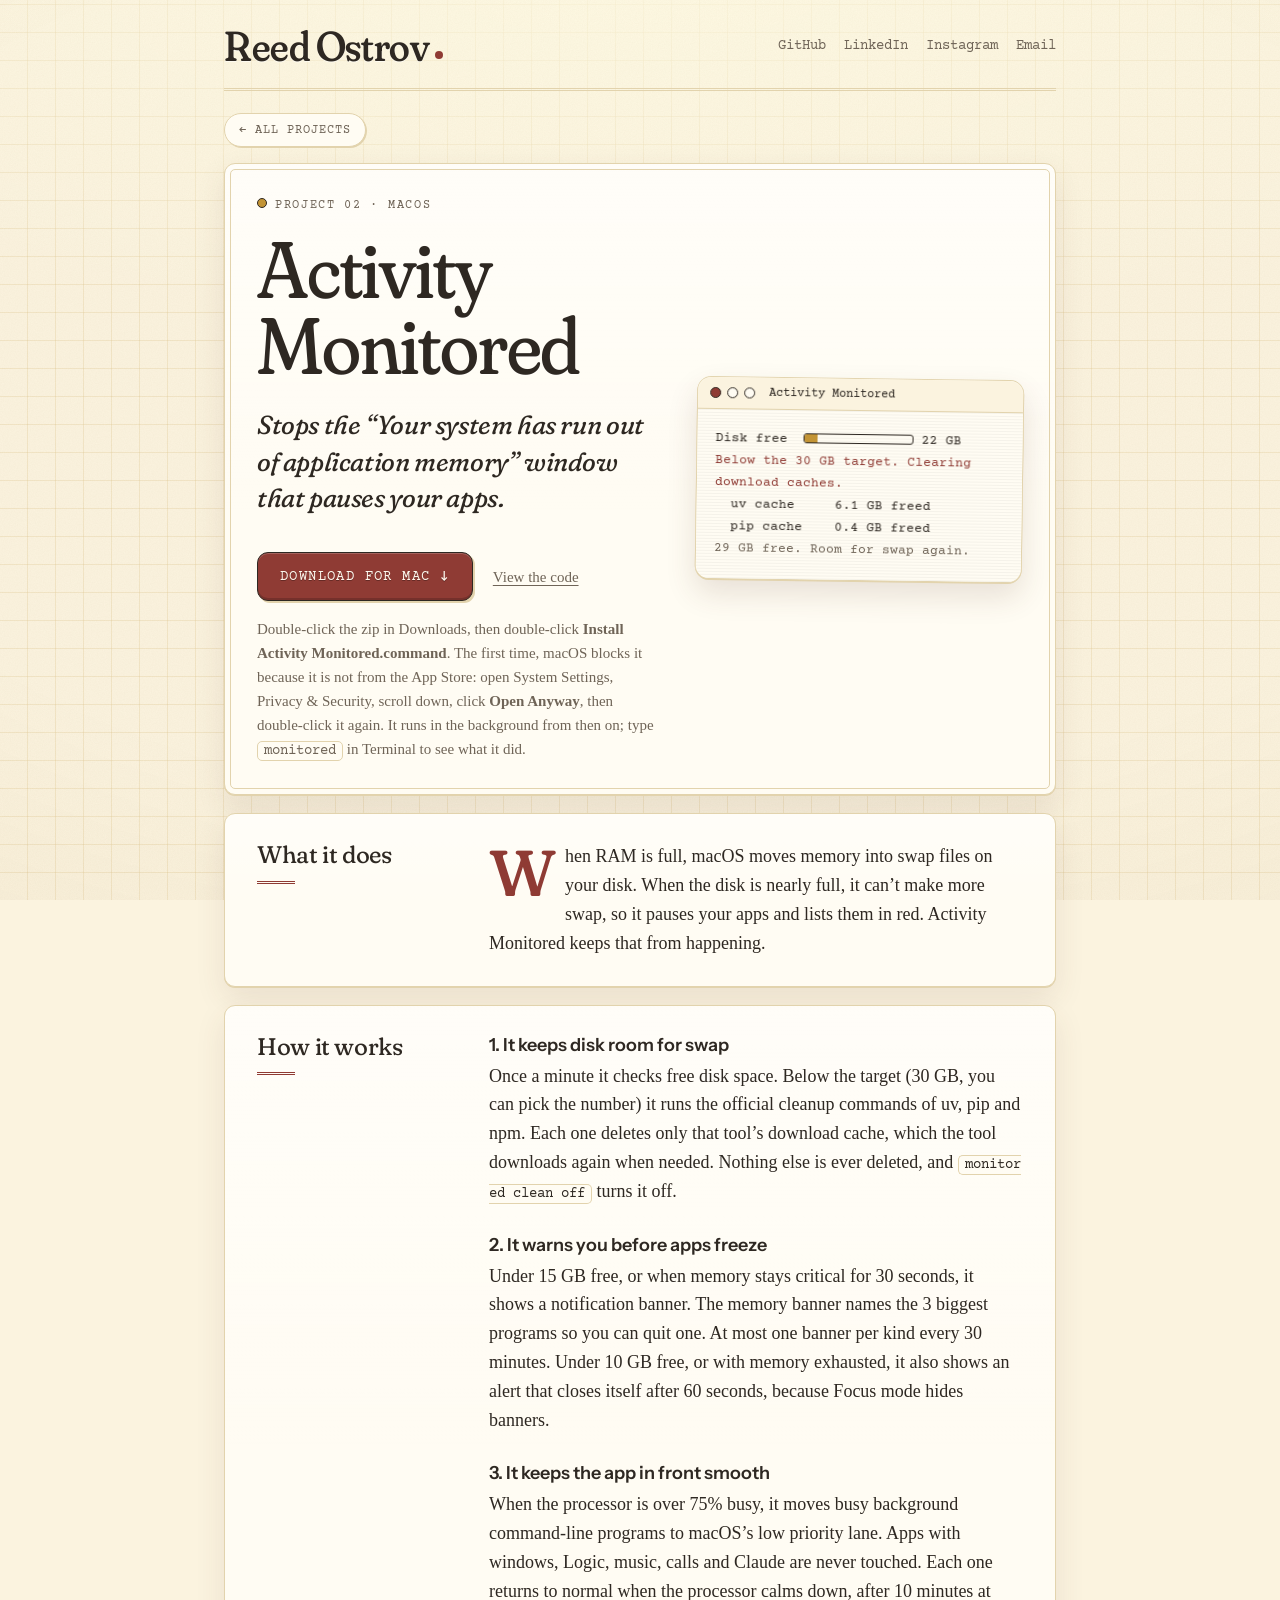
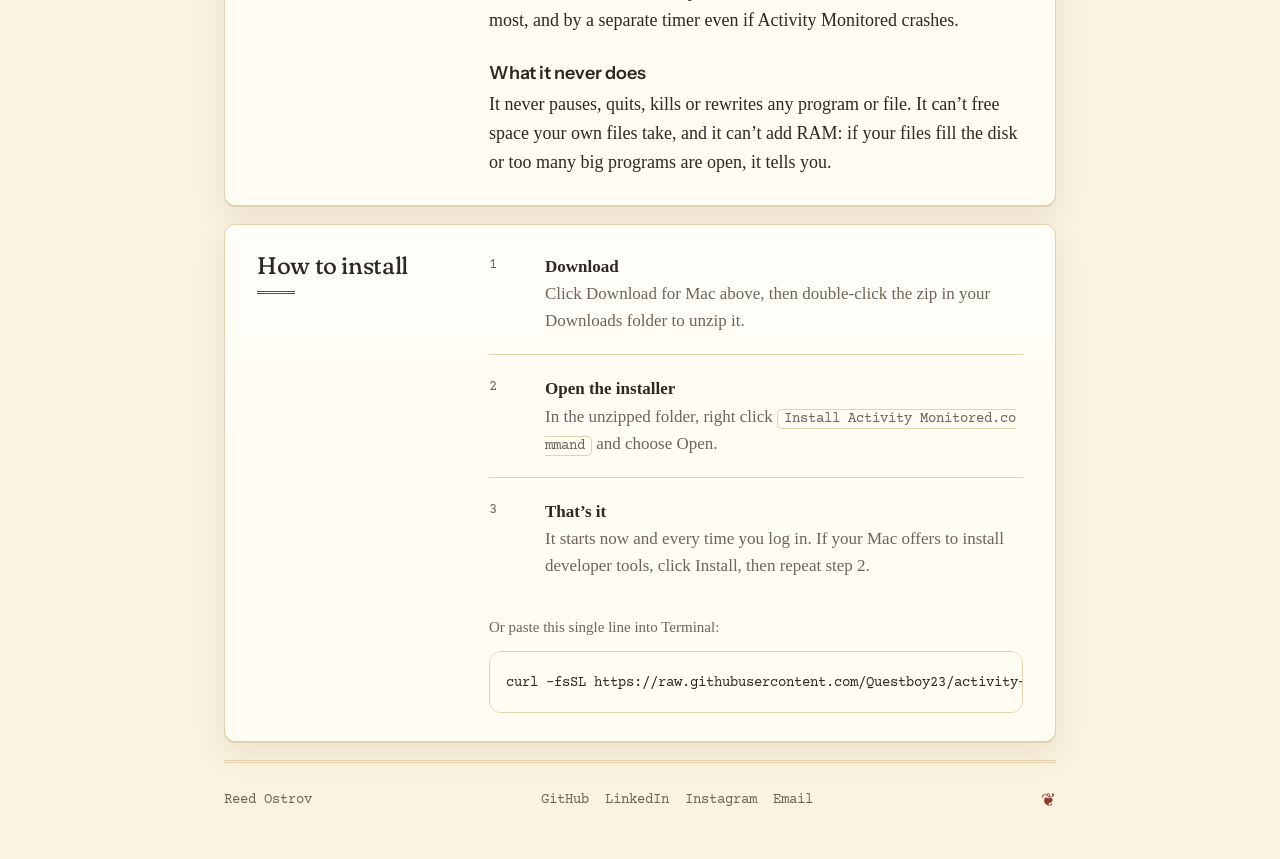
==== commit 0fddb27c: "Activity Monitored page: urgent alert Co-Authored-By: Claude Opus 5.5 <noreply@anthropic.com>" ====
--- a/activity-monitored/index.html
+++ b/activity-monitored/index.html
@@ -12,7 +12,7 @@
 
 <section class="blk glass"><h3 class="serif">How it works</h3><div class="prose feats">
 <h4>1. It keeps disk room for swap</h4><p>Once a minute it checks free disk space. Below the target (30 GB, you can pick the number) it runs the official cleanup commands of uv, pip and npm. Each one deletes only that tool&rsquo;s download cache, which the tool downloads again when needed. Nothing else is ever deleted, and <code>monitored clean off</code> turns it off.</p>
-<h4>2. It warns you before apps freeze</h4><p>Under 15 GB free, or when memory stays critical for 30 seconds, it shows a notification banner. The memory banner names the 3 biggest programs so you can quit one. At most one banner per kind every 30 minutes.</p>
+<h4>2. It warns you before apps freeze</h4><p>Under 15 GB free, or when memory stays critical for 30 seconds, it shows a notification banner. The memory banner names the 3 biggest programs so you can quit one. At most one banner per kind every 30 minutes. Under 10 GB free, or with memory exhausted, it also shows an alert that closes itself after 60 seconds, because Focus mode hides banners.</p>
 <h4>3. It keeps the app in front smooth</h4><p>When the processor is over 75% busy, it moves busy background command-line programs to macOS&rsquo;s low priority lane. Apps with windows, Logic, music, calls and Claude are never touched. Each one returns to normal when the processor calms down, after 10 minutes at most, and by a separate timer even if Activity Monitored crashes.</p>
 <h4>What it never does</h4><p>It never pauses, quits, kills or rewrites any program or file. It can&rsquo;t free space your own files take, and it can&rsquo;t add RAM: if your files fill the disk or too many big programs are open, it tells you.</p></div></section>
 
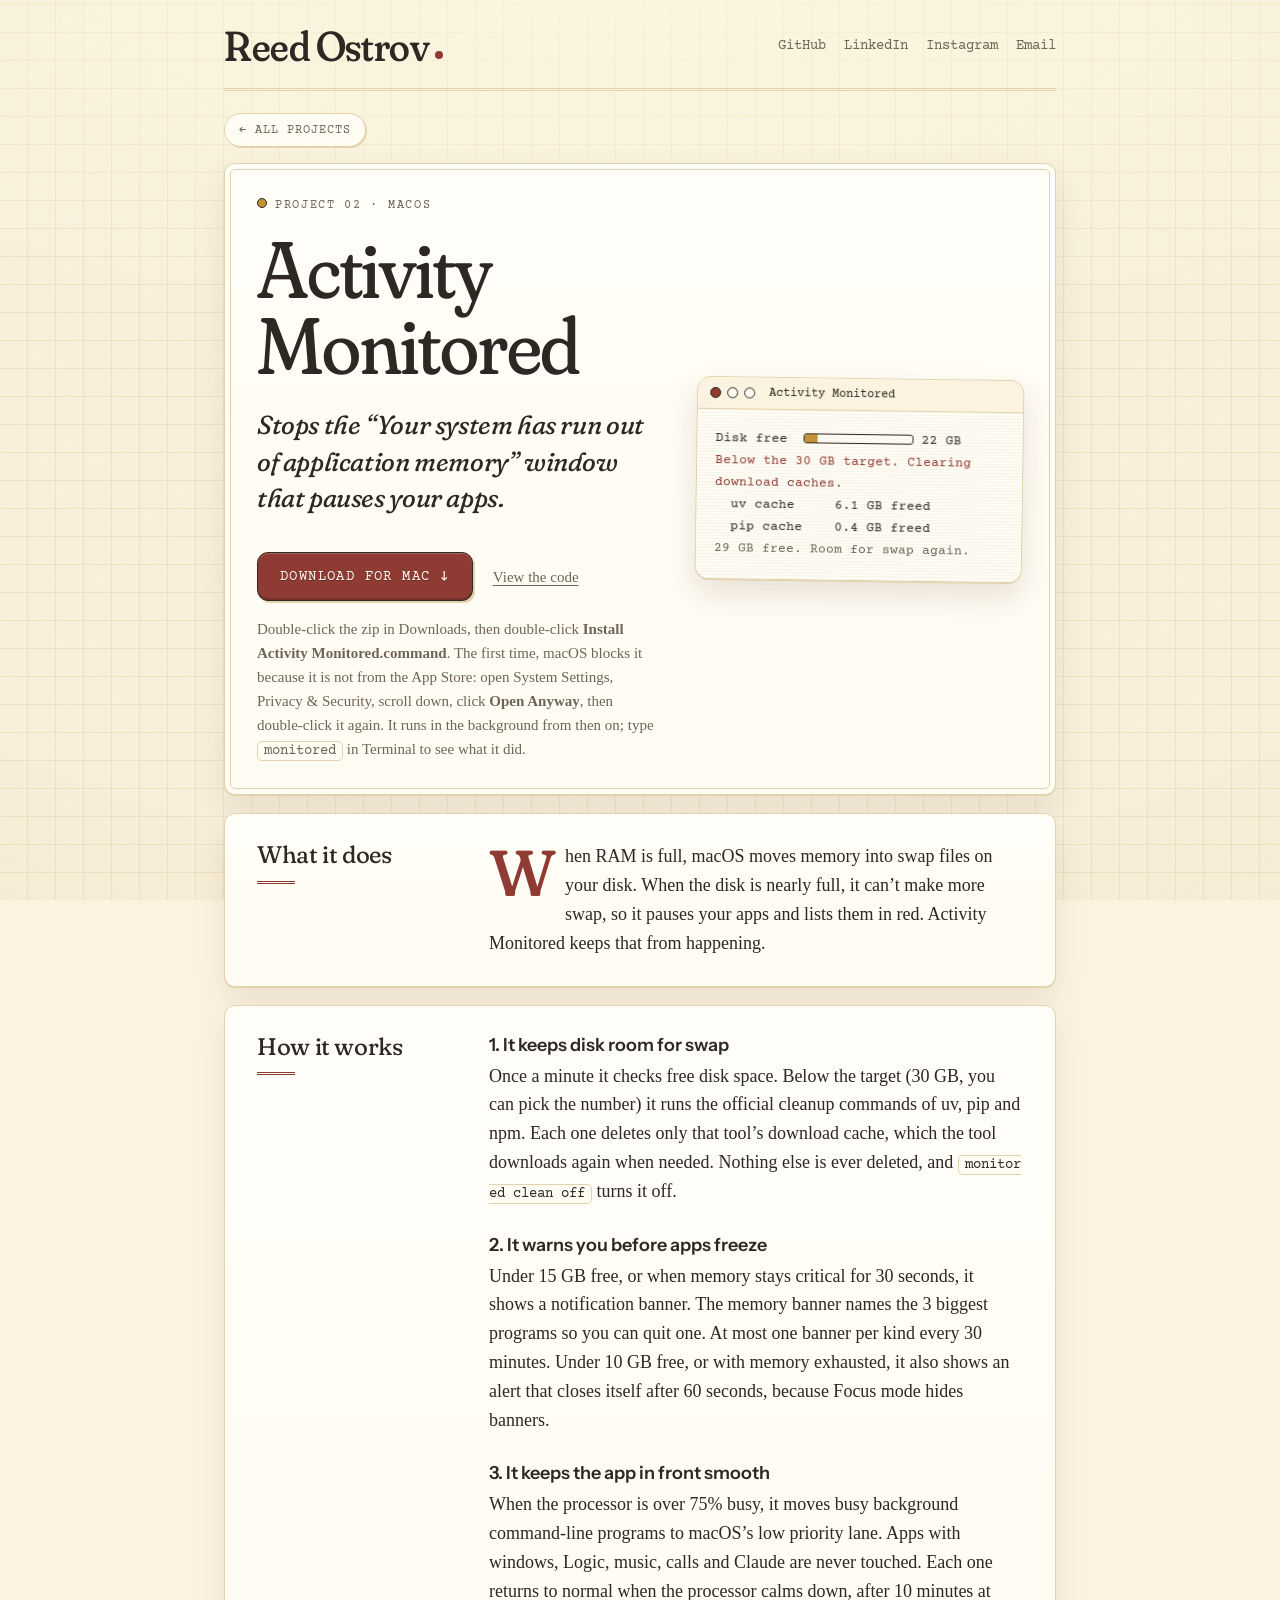
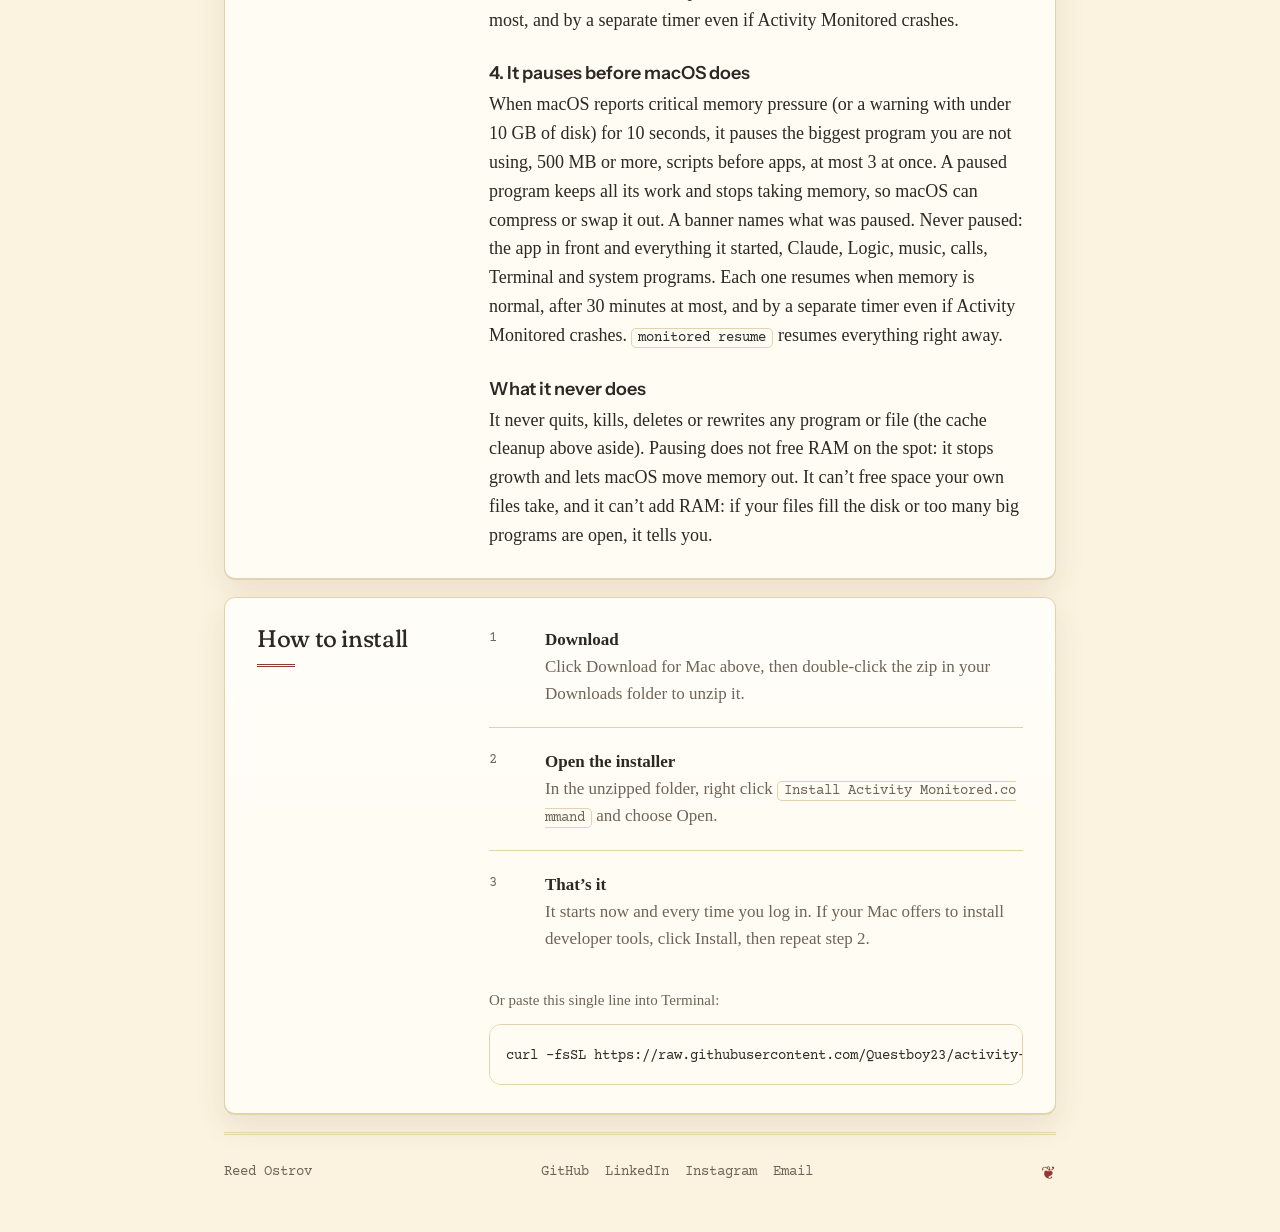
==== commit 9ef9c983: "Activity Monitored page: describe 1.1 reversible pausing Co-Authored-By: Claude Opus 5.5 <noreply@an" ====
--- a/activity-monitored/index.html
+++ b/activity-monitored/index.html
@@ -14,7 +14,8 @@
 <h4>1. It keeps disk room for swap</h4><p>Once a minute it checks free disk space. Below the target (30 GB, you can pick the number) it runs the official cleanup commands of uv, pip and npm. Each one deletes only that tool&rsquo;s download cache, which the tool downloads again when needed. Nothing else is ever deleted, and <code>monitored clean off</code> turns it off.</p>
 <h4>2. It warns you before apps freeze</h4><p>Under 15 GB free, or when memory stays critical for 30 seconds, it shows a notification banner. The memory banner names the 3 biggest programs so you can quit one. At most one banner per kind every 30 minutes. Under 10 GB free, or with memory exhausted, it also shows an alert that closes itself after 60 seconds, because Focus mode hides banners.</p>
 <h4>3. It keeps the app in front smooth</h4><p>When the processor is over 75% busy, it moves busy background command-line programs to macOS&rsquo;s low priority lane. Apps with windows, Logic, music, calls and Claude are never touched. Each one returns to normal when the processor calms down, after 10 minutes at most, and by a separate timer even if Activity Monitored crashes.</p>
-<h4>What it never does</h4><p>It never pauses, quits, kills or rewrites any program or file. It can&rsquo;t free space your own files take, and it can&rsquo;t add RAM: if your files fill the disk or too many big programs are open, it tells you.</p></div></section>
+<h4>4. It pauses before macOS does</h4><p>When macOS reports critical memory pressure (or a warning with under 10 GB of disk) for 10 seconds, it pauses the biggest program you are not using, 500 MB or more, scripts before apps, at most 3 at once. A paused program keeps all its work and stops taking memory, so macOS can compress or swap it out. A banner names what was paused. Never paused: the app in front and everything it started, Claude, Logic, music, calls, Terminal and system programs. Each one resumes when memory is normal, after 30 minutes at most, and by a separate timer even if Activity Monitored crashes. <code>monitored resume</code> resumes everything right away.</p>
+<h4>What it never does</h4><p>It never quits, kills, deletes or rewrites any program or file (the cache cleanup above aside). Pausing does not free RAM on the spot: it stops growth and lets macOS move memory out. It can&rsquo;t free space your own files take, and it can&rsquo;t add RAM: if your files fill the disk or too many big programs are open, it tells you.</p></div></section>
 
 <section class="blk glass"><h3 class="serif">How to install</h3><div><ol class="steps">
 <li><span class="k">1</span><div><b>Download</b><span>Click Download for Mac above, then double-click the zip in your Downloads folder to unzip it.</span></div></li>
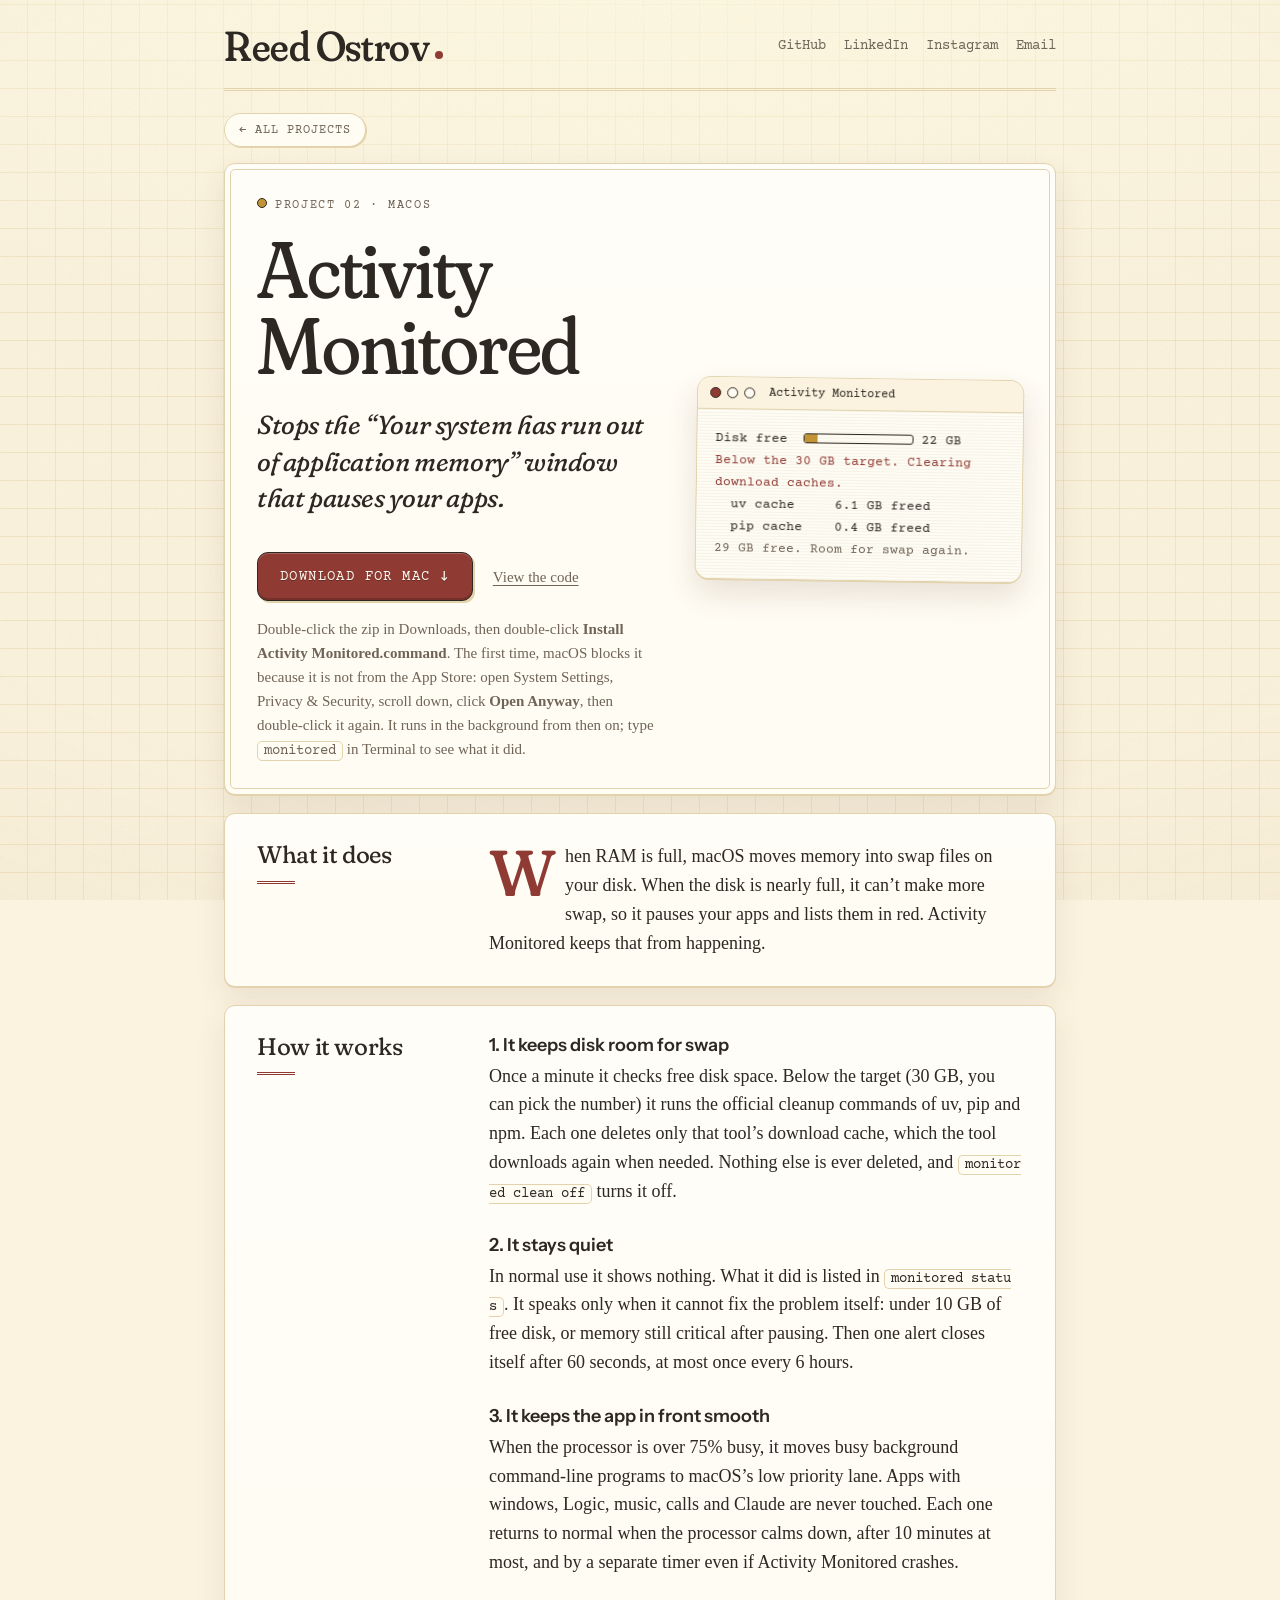
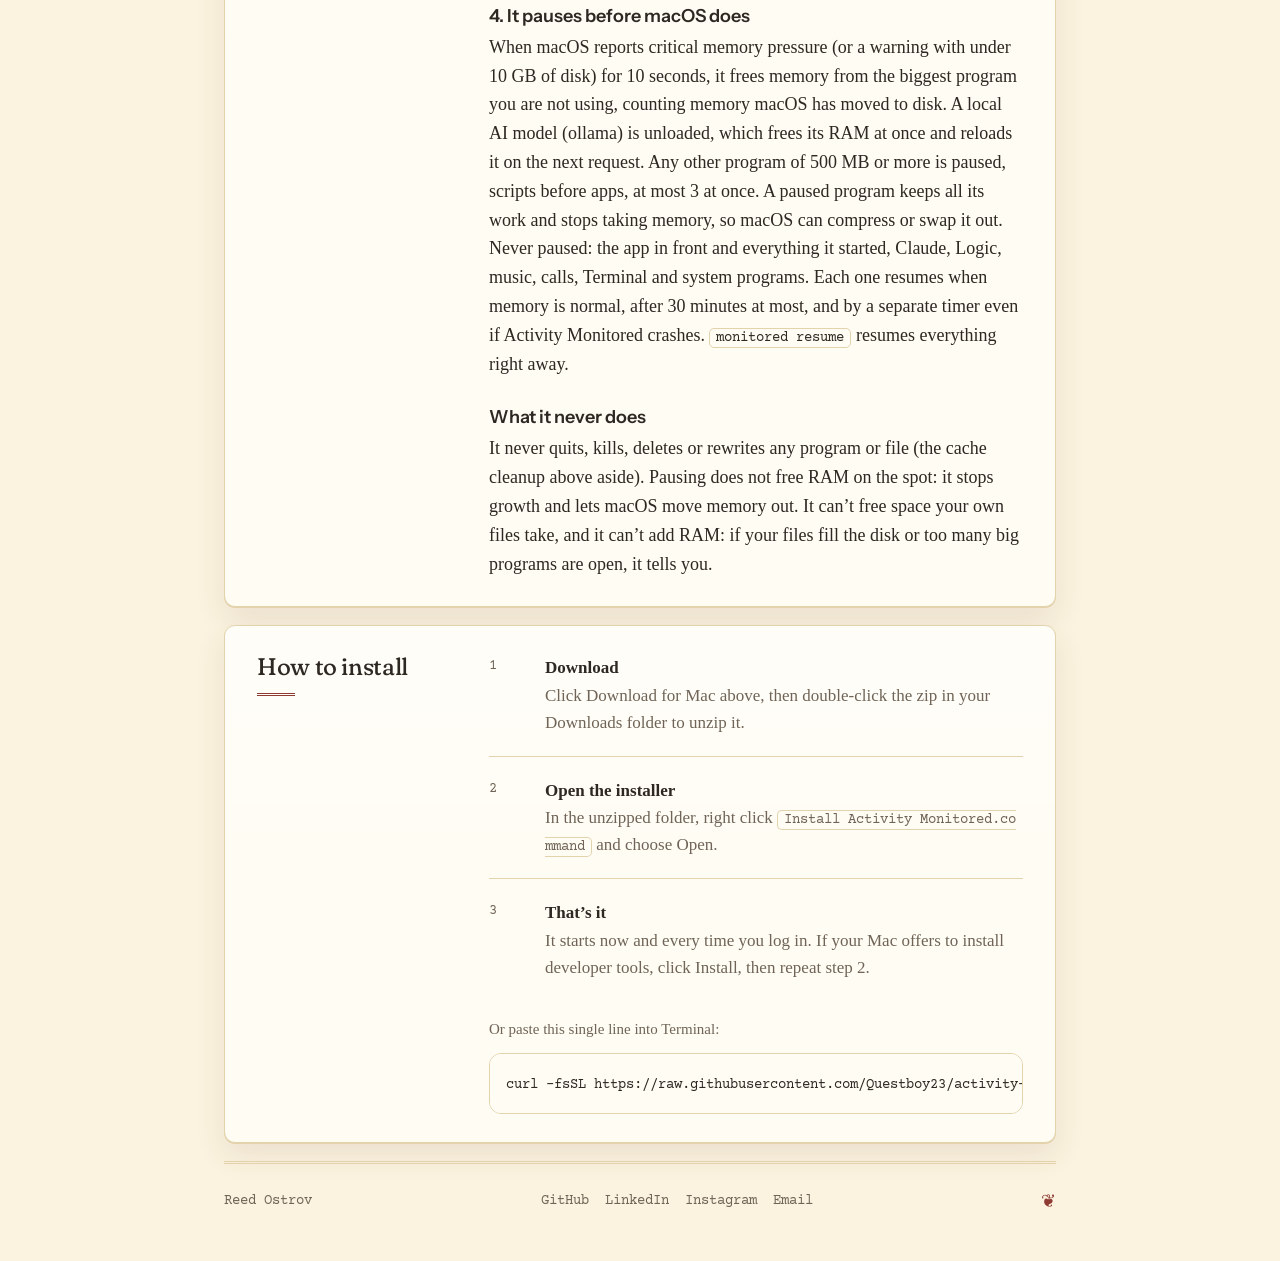
==== commit 213b4d20: "Activity Monitored page: 1.2 quiet mode, AI model unload Co-Authored-By: Claude Opus 5.5 <noreply@an" ====
--- a/activity-monitored/index.html
+++ b/activity-monitored/index.html
@@ -12,9 +12,9 @@
 
 <section class="blk glass"><h3 class="serif">How it works</h3><div class="prose feats">
 <h4>1. It keeps disk room for swap</h4><p>Once a minute it checks free disk space. Below the target (30 GB, you can pick the number) it runs the official cleanup commands of uv, pip and npm. Each one deletes only that tool&rsquo;s download cache, which the tool downloads again when needed. Nothing else is ever deleted, and <code>monitored clean off</code> turns it off.</p>
-<h4>2. It warns you before apps freeze</h4><p>Under 15 GB free, or when memory stays critical for 30 seconds, it shows a notification banner. The memory banner names the 3 biggest programs so you can quit one. At most one banner per kind every 30 minutes. Under 10 GB free, or with memory exhausted, it also shows an alert that closes itself after 60 seconds, because Focus mode hides banners.</p>
+<h4>2. It stays quiet</h4><p>In normal use it shows nothing. What it did is listed in <code>monitored status</code>. It speaks only when it cannot fix the problem itself: under 10 GB of free disk, or memory still critical after pausing. Then one alert closes itself after 60 seconds, at most once every 6 hours.</p>
 <h4>3. It keeps the app in front smooth</h4><p>When the processor is over 75% busy, it moves busy background command-line programs to macOS&rsquo;s low priority lane. Apps with windows, Logic, music, calls and Claude are never touched. Each one returns to normal when the processor calms down, after 10 minutes at most, and by a separate timer even if Activity Monitored crashes.</p>
-<h4>4. It pauses before macOS does</h4><p>When macOS reports critical memory pressure (or a warning with under 10 GB of disk) for 10 seconds, it pauses the biggest program you are not using, 500 MB or more, scripts before apps, at most 3 at once. A paused program keeps all its work and stops taking memory, so macOS can compress or swap it out. A banner names what was paused. Never paused: the app in front and everything it started, Claude, Logic, music, calls, Terminal and system programs. Each one resumes when memory is normal, after 30 minutes at most, and by a separate timer even if Activity Monitored crashes. <code>monitored resume</code> resumes everything right away.</p>
+<h4>4. It pauses before macOS does</h4><p>When macOS reports critical memory pressure (or a warning with under 10 GB of disk) for 10 seconds, it frees memory from the biggest program you are not using, counting memory macOS has moved to disk. A local AI model (ollama) is unloaded, which frees its RAM at once and reloads it on the next request. Any other program of 500 MB or more is paused, scripts before apps, at most 3 at once. A paused program keeps all its work and stops taking memory, so macOS can compress or swap it out. Never paused: the app in front and everything it started, Claude, Logic, music, calls, Terminal and system programs. Each one resumes when memory is normal, after 30 minutes at most, and by a separate timer even if Activity Monitored crashes. <code>monitored resume</code> resumes everything right away.</p>
 <h4>What it never does</h4><p>It never quits, kills, deletes or rewrites any program or file (the cache cleanup above aside). Pausing does not free RAM on the spot: it stops growth and lets macOS move memory out. It can&rsquo;t free space your own files take, and it can&rsquo;t add RAM: if your files fill the disk or too many big programs are open, it tells you.</p></div></section>
 
 <section class="blk glass"><h3 class="serif">How to install</h3><div><ol class="steps">
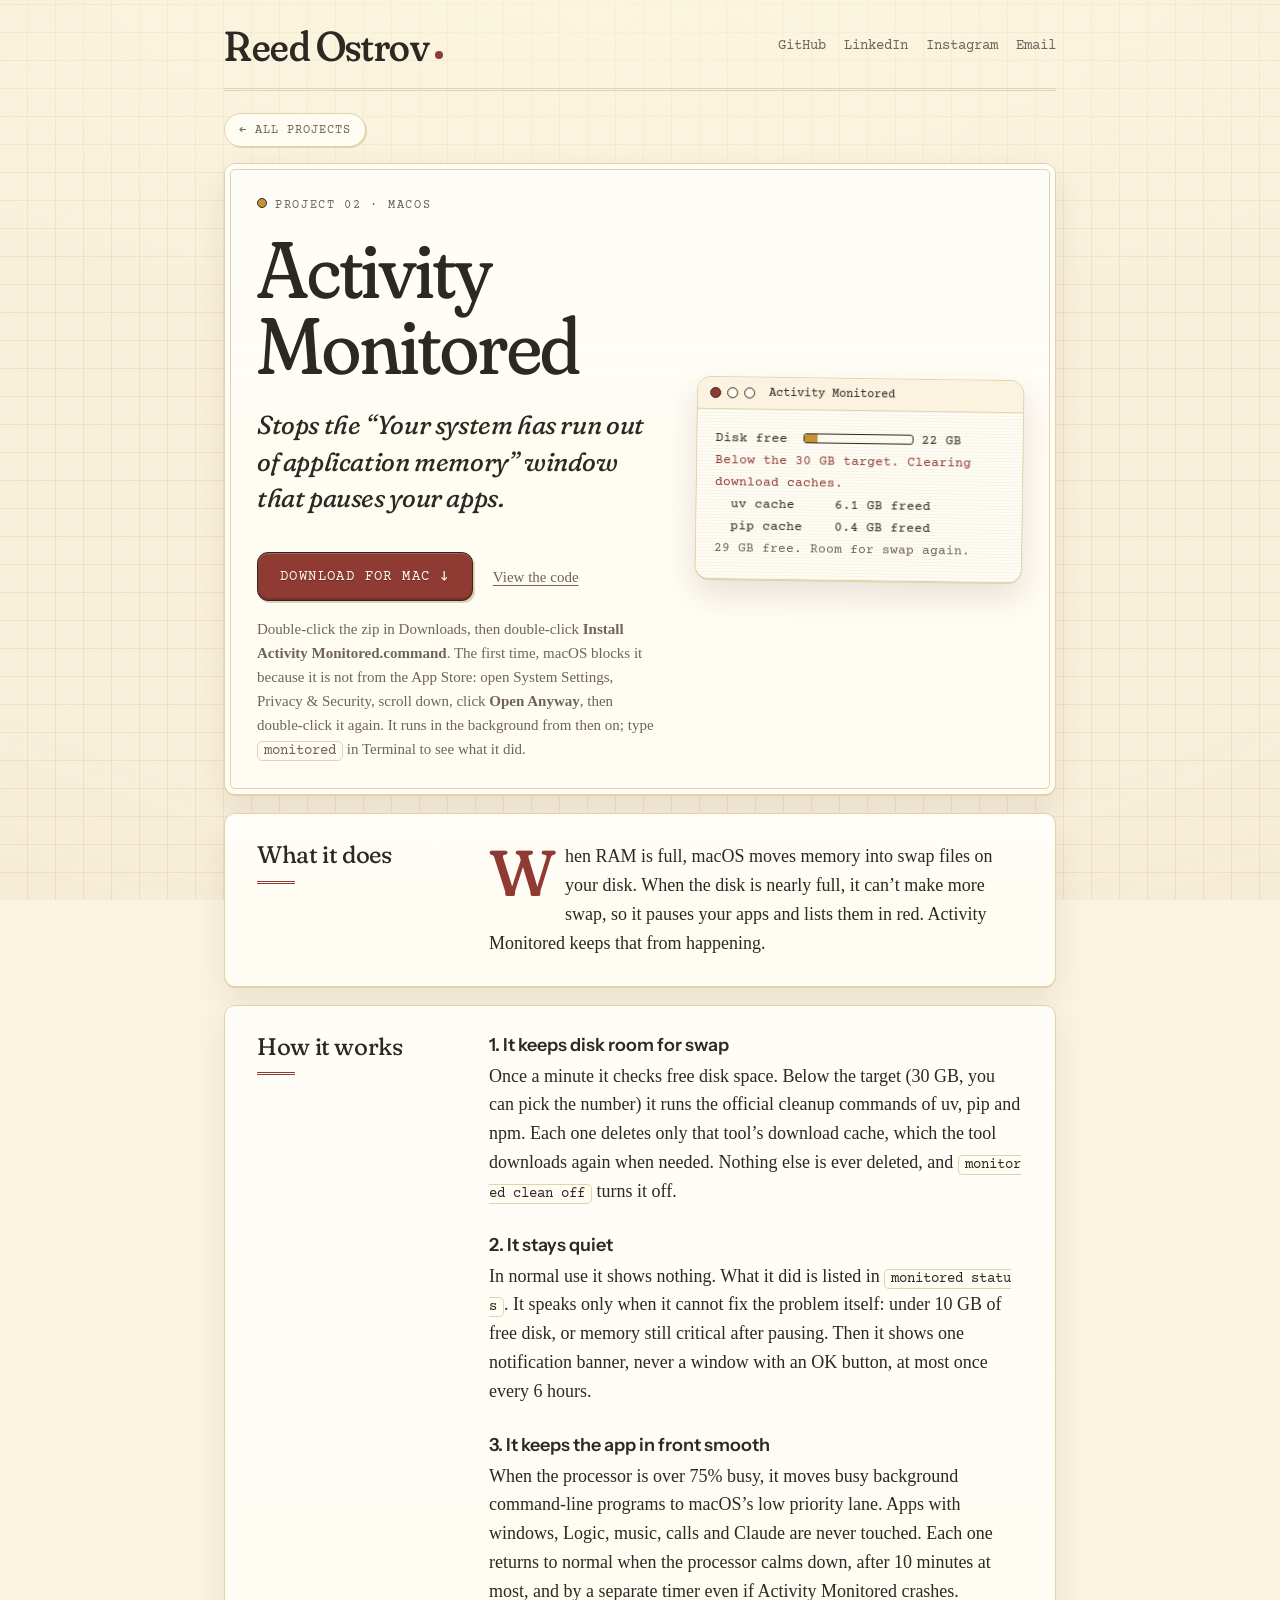
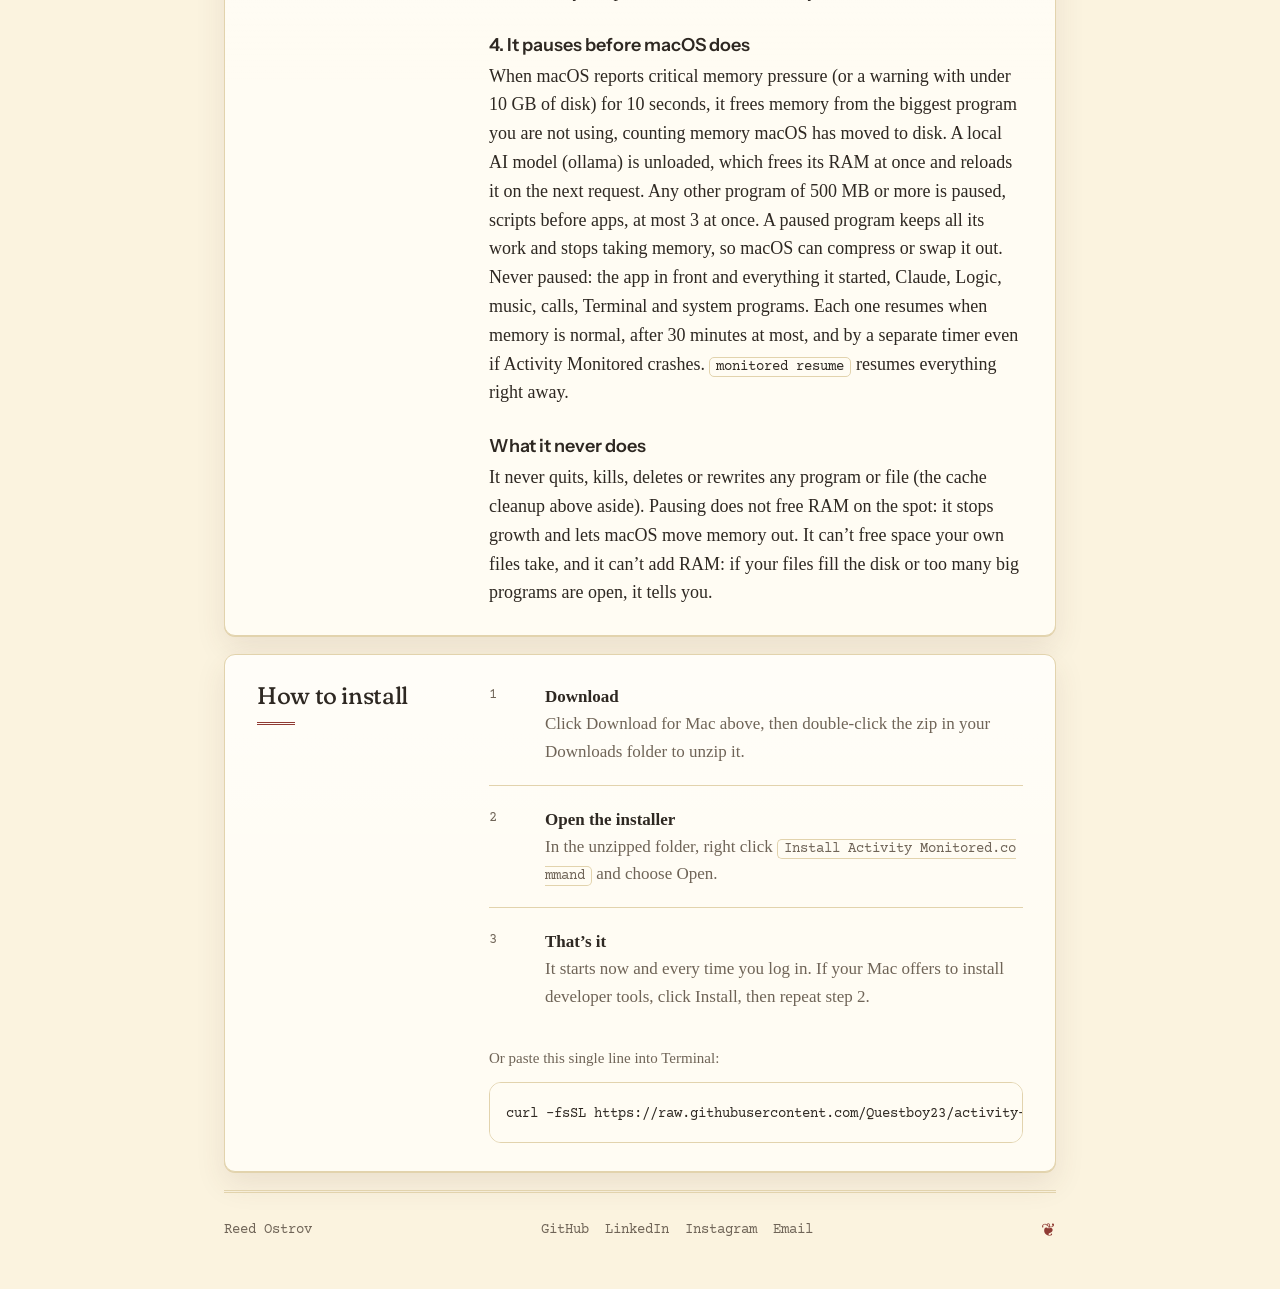
==== commit 5172ed6f: "Activity Monitored page: banners only Co-Authored-By: Claude Opus 5.5 <noreply@anthropic.com>" ====
--- a/activity-monitored/index.html
+++ b/activity-monitored/index.html
@@ -12,7 +12,7 @@
 
 <section class="blk glass"><h3 class="serif">How it works</h3><div class="prose feats">
 <h4>1. It keeps disk room for swap</h4><p>Once a minute it checks free disk space. Below the target (30 GB, you can pick the number) it runs the official cleanup commands of uv, pip and npm. Each one deletes only that tool&rsquo;s download cache, which the tool downloads again when needed. Nothing else is ever deleted, and <code>monitored clean off</code> turns it off.</p>
-<h4>2. It stays quiet</h4><p>In normal use it shows nothing. What it did is listed in <code>monitored status</code>. It speaks only when it cannot fix the problem itself: under 10 GB of free disk, or memory still critical after pausing. Then one alert closes itself after 60 seconds, at most once every 6 hours.</p>
+<h4>2. It stays quiet</h4><p>In normal use it shows nothing. What it did is listed in <code>monitored status</code>. It speaks only when it cannot fix the problem itself: under 10 GB of free disk, or memory still critical after pausing. Then it shows one notification banner, never a window with an OK button, at most once every 6 hours.</p>
 <h4>3. It keeps the app in front smooth</h4><p>When the processor is over 75% busy, it moves busy background command-line programs to macOS&rsquo;s low priority lane. Apps with windows, Logic, music, calls and Claude are never touched. Each one returns to normal when the processor calms down, after 10 minutes at most, and by a separate timer even if Activity Monitored crashes.</p>
 <h4>4. It pauses before macOS does</h4><p>When macOS reports critical memory pressure (or a warning with under 10 GB of disk) for 10 seconds, it frees memory from the biggest program you are not using, counting memory macOS has moved to disk. A local AI model (ollama) is unloaded, which frees its RAM at once and reloads it on the next request. Any other program of 500 MB or more is paused, scripts before apps, at most 3 at once. A paused program keeps all its work and stops taking memory, so macOS can compress or swap it out. Never paused: the app in front and everything it started, Claude, Logic, music, calls, Terminal and system programs. Each one resumes when memory is normal, after 30 minutes at most, and by a separate timer even if Activity Monitored crashes. <code>monitored resume</code> resumes everything right away.</p>
 <h4>What it never does</h4><p>It never quits, kills, deletes or rewrites any program or file (the cache cleanup above aside). Pausing does not free RAM on the spot: it stops growth and lets macOS move memory out. It can&rsquo;t free space your own files take, and it can&rsquo;t add RAM: if your files fill the disk or too many big programs are open, it tells you.</p></div></section>
